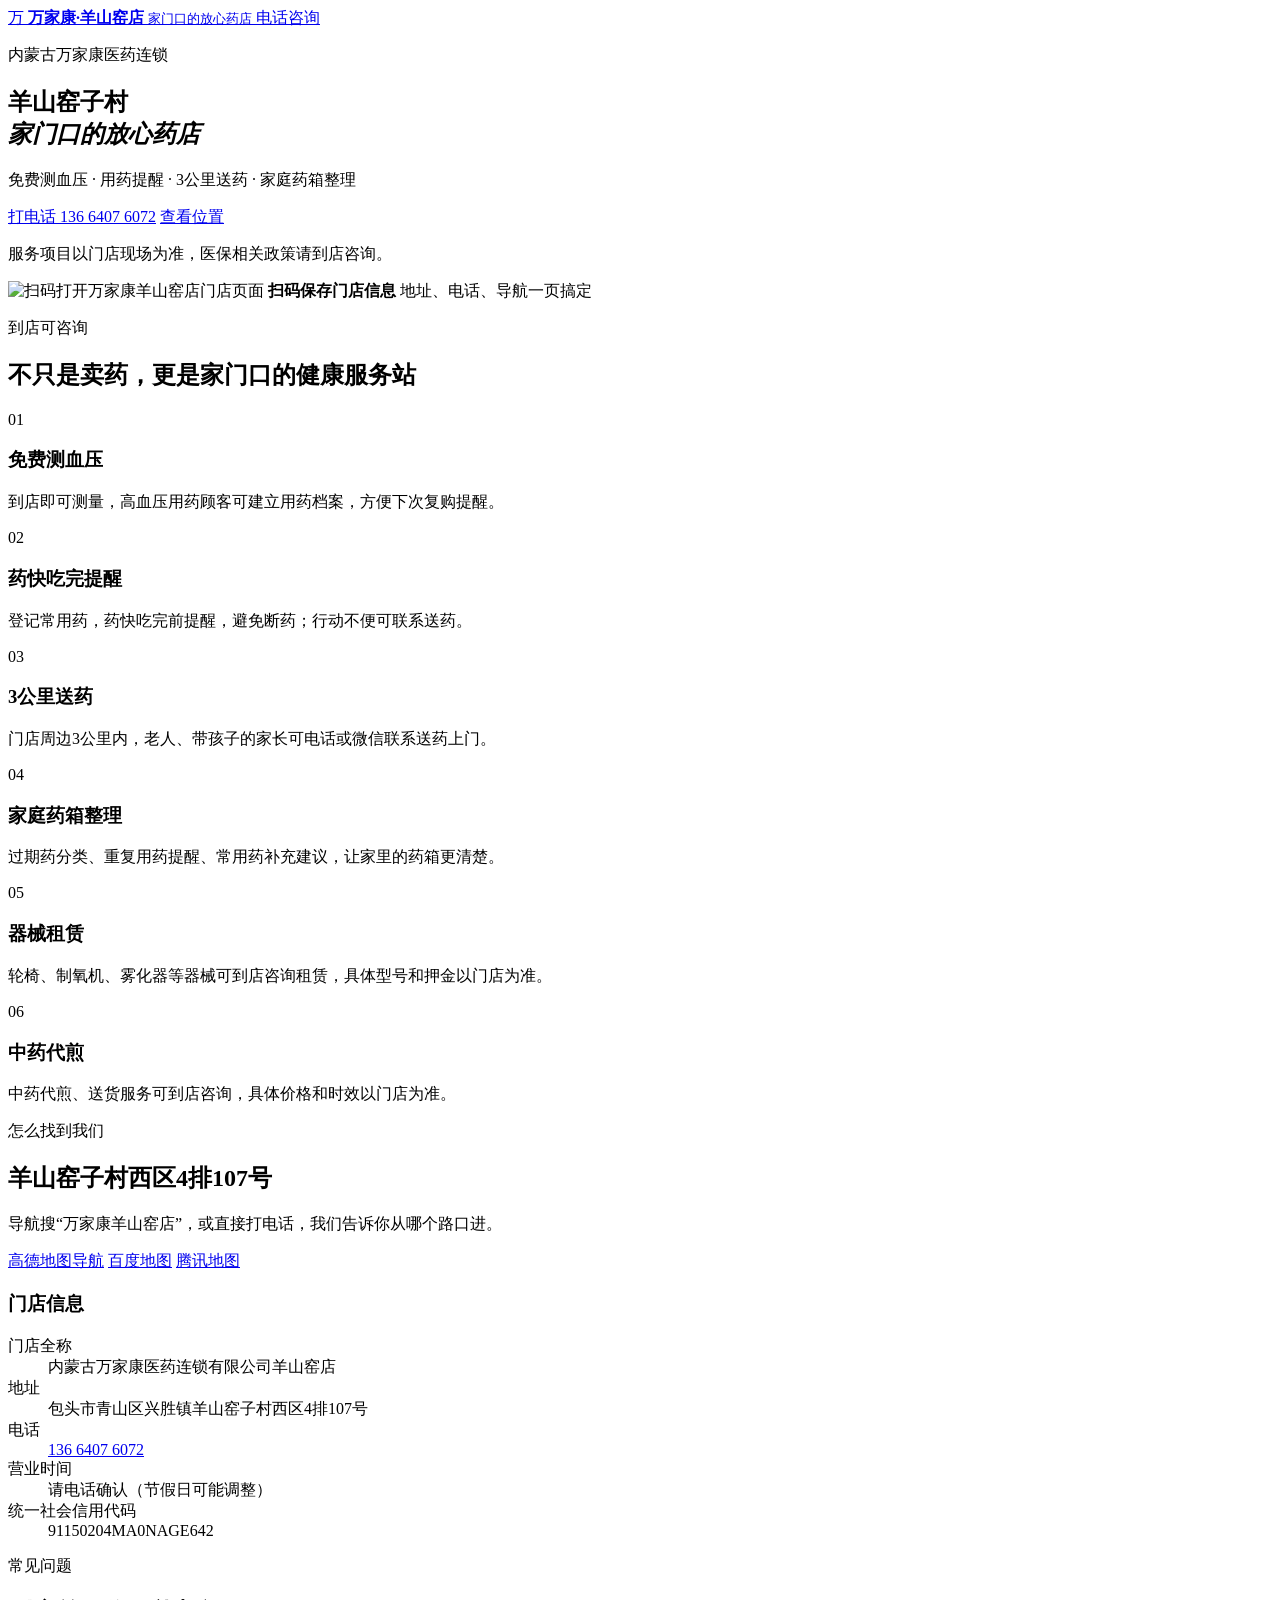
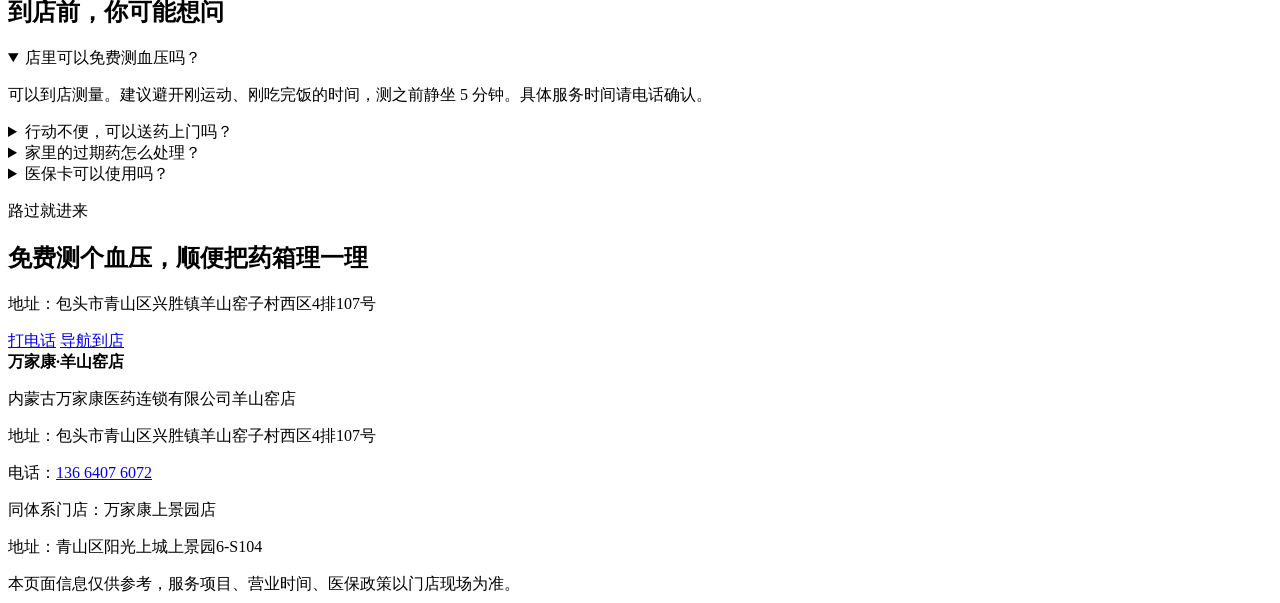
==== index.html @ 3e113f28 "Add index.html" ====
<!DOCTYPE html>
<html lang="zh-CN">
<head>
<meta charset="UTF-8">
<meta name="viewport" content="width=device-width, initial-scale=1.0">
<title>万家康羊山窑店｜包头青山区羊山窑子村药店·免费测血压·送药上门</title>
<meta name="description" content="内蒙古万家康医药连锁有限公司羊山窑店，地址：包头市青山区兴胜镇羊山窑子村西区4排107号。提供药品零售、用药咨询、免费测血压、用药提醒、3公里送药、家庭药箱整理、器械租赁。电话：13664076072。">
<meta name="keywords" content="万家康,羊山窑店,包头药店,青山区药店,羊山窑子村,免费测血压,送药上门,家庭药箱,器械租赁">
<meta name="robots" content="index,follow">
<meta property="og:type" content="website">
<meta property="og:title" content="万家康羊山窑店｜家门口的放心药店">
<meta property="og:description" content="免费测血压、用药提醒、3公里送药、家庭药箱整理。地址：包头市青山区兴胜镇羊山窑子村西区4排107号。">
<meta property="og:image" content="assets/qr.png">
<link rel="stylesheet" href="styles.css">
<script type="application/ld+json">
{
  "@context": "https://schema.org",
  "@type": "Pharmacy",
  "name": "内蒙古万家康医药连锁有限公司羊山窑店",
  "alternateName": "万家康羊山窑店",
  "description": "位于包头市青山区兴胜镇羊山窑子村的连锁药店，提供药品零售、用药咨询、免费测血压、用药提醒、3公里送药、家庭药箱整理、器械租赁等服务。",
  "telephone": "+86-136-6407-6072",
  "address": {
    "@type": "PostalAddress",
    "streetAddress": "兴胜镇羊山窑子村西区4排107号",
    "addressLocality": "包头市",
    "addressRegion": "内蒙古自治区",
    "postalCode": "014030",
    "addressCountry": "CN"
  },
  "areaServed": {
    "@type": "AdministrativeArea",
    "name": "包头市青山区"
  },
  "priceRange": "¥",
  "medicalSpecialty": "Pharmacy",
  "hasMap": "https://uri.amap.com/search?keyword=%E4%B8%87%E5%AE%B6%E5%BA%B7%E7%BE%8A%E5%B1%B1%E7%AA%91%E5%BA%97&city=%E5%8C%85%E5%A4%B4"
}
</script>
<script type="application/ld+json">
{
  "@context": "https://schema.org",
  "@type": "FAQPage",
  "mainEntity": [
    {
      "@type": "Question",
      "name": "万家康羊山窑店在哪里？",
      "acceptedAnswer": {"@type": "Answer", "text": "内蒙古自治区包头市青山区兴胜镇羊山窑子村西区4排107号。"}
    },
    {
      "@type": "Question",
      "name": "店里可以免费测血压吗？",
      "acceptedAnswer": {"@type": "Answer", "text": "门店提供到店测血压服务，具体时间请电话咨询 13664076072。"}
    },
    {
      "@type": "Question",
      "name": "行动不便可以送药上门吗？",
      "acceptedAnswer": {"@type": "Answer", "text": "门店周边3公里内可电话或微信联系送药，具体以门店当天安排为准。"}
    },
    {
      "@type": "Question",
      "name": "可以帮忙整理家庭药箱吗？",
      "acceptedAnswer": {"@type": "Answer", "text": "可以到店咨询家庭药箱整理服务，检查过期药、重复用药，并给出分类建议。"}
    }
  ]
}
</script>
</head>
<body>
<header class="top">
  <div class="wrap nav">
    <a class="brand" href="#top">
      <span class="brand-mark">万</span>
      <span>
        <strong>万家康·羊山窑店</strong>
        <small>家门口的放心药店</small>
      </span>
    </a>
    <a class="call" href="tel:13664076072">电话咨询</a>
  </div>
</header>

<main id="top">
  <section class="hero">
    <div class="wrap hero-grid">
      <div class="hero-copy">
        <p class="eyebrow">内蒙古万家康医药连锁</p>
        <h1>羊山窑子村<br><em>家门口的放心药店</em></h1>
        <p class="lead">免费测血压 · 用药提醒 · 3公里送药 · 家庭药箱整理</p>
        <div class="hero-actions">
          <a class="btn primary" href="tel:13664076072">打电话 136 6407 6072</a>
          <a class="btn ghost" href="#map">查看位置</a>
        </div>
        <p class="note">服务项目以门店现场为准，医保相关政策请到店咨询。</p>
      </div>
      <div class="hero-card">
        <img src="assets/qr.png" alt="扫码打开万家康羊山窑店门店页面" width="220" height="220">
        <strong>扫码保存门店信息</strong>
        <span>地址、电话、导航一页搞定</span>
      </div>
    </div>
  </section>

  <section class="section">
    <div class="wrap">
      <div class="section-head">
        <p class="eyebrow">到店可咨询</p>
        <h2>不只是卖药，更是家门口的健康服务站</h2>
      </div>
      <div class="cards">
        <article class="card">
          <div class="ico">01</div>
          <h3>免费测血压</h3>
          <p>到店即可测量，高血压用药顾客可建立用药档案，方便下次复购提醒。</p>
        </article>
        <article class="card">
          <div class="ico">02</div>
          <h3>药快吃完提醒</h3>
          <p>登记常用药，药快吃完前提醒，避免断药；行动不便可联系送药。</p>
        </article>
        <article class="card">
          <div class="ico">03</div>
          <h3>3公里送药</h3>
          <p>门店周边3公里内，老人、带孩子的家长可电话或微信联系送药上门。</p>
        </article>
        <article class="card">
          <div class="ico">04</div>
          <h3>家庭药箱整理</h3>
          <p>过期药分类、重复用药提醒、常用药补充建议，让家里的药箱更清楚。</p>
        </article>
        <article class="card">
          <div class="ico">05</div>
          <h3>器械租赁</h3>
          <p>轮椅、制氧机、雾化器等器械可到店咨询租赁，具体型号和押金以门店为准。</p>
        </article>
        <article class="card">
          <div class="ico">06</div>
          <h3>中药代煎</h3>
          <p>中药代煎、送货服务可到店咨询，具体价格和时效以门店为准。</p>
        </article>
      </div>
    </div>
  </section>

  <section class="section alt" id="map">
    <div class="wrap two-col">
      <div>
        <p class="eyebrow">怎么找到我们</p>
        <h2>羊山窑子村西区4排107号</h2>
        <p class="lead">导航搜“万家康羊山窑店”，或直接打电话，我们告诉你从哪个路口进。</p>
        <div class="map-actions">
          <a class="btn primary" href="https://uri.amap.com/search?keyword=%E4%B8%87%E5%AE%B6%E5%BA%B7%E7%BE%8A%E5%B1%B1%E7%AA%91%E5%BA%97&city=%E5%8C%85%E5%A4%B4" target="_blank" rel="noopener">高德地图导航</a>
          <a class="btn ghost" href="https://map.baidu.com/search/%E4%B8%87%E5%AE%B6%E5%BA%B7%E7%BE%8A%E5%B1%B1%E7%AA%91%E5%BA%97" target="_blank" rel="noopener">百度地图</a>
          <a class="btn ghost" href="https://map.qq.com/?type=poi&keyword=%E4%B8%87%E5%AE%B6%E5%BA%B7%E7%BE%8A%E5%B1%B1%E7%AA%91%E5%BA%97" target="_blank" rel="noopener">腾讯地图</a>
        </div>
      </div>
      <div class="info-card">
        <h3>门店信息</h3>
        <dl>
          <dt>门店全称</dt><dd>内蒙古万家康医药连锁有限公司羊山窑店</dd>
          <dt>地址</dt><dd>包头市青山区兴胜镇羊山窑子村西区4排107号</dd>
          <dt>电话</dt><dd><a href="tel:13664076072">136 6407 6072</a></dd>
          <dt>营业时间</dt><dd>请电话确认（节假日可能调整）</dd>
          <dt>统一社会信用代码</dt><dd>91150204MA0NAGE642</dd>
        </dl>
      </div>
    </div>
  </section>

  <section class="section">
    <div class="wrap">
      <div class="section-head">
        <p class="eyebrow">常见问题</p>
        <h2>到店前，你可能想问</h2>
      </div>
      <div class="faq">
        <details open>
          <summary>店里可以免费测血压吗？</summary>
          <p>可以到店测量。建议避开刚运动、刚吃完饭的时间，测之前静坐 5 分钟。具体服务时间请电话确认。</p>
        </details>
        <details>
          <summary>行动不便，可以送药上门吗？</summary>
          <p>门店周边 3 公里内可电话或微信联系，说明药名、数量和地址；具体以门店当天安排为准。</p>
        </details>
        <details>
          <summary>家里的过期药怎么处理？</summary>
          <p>可以拿到店里帮你分类，不随意丢弃；同时检查有没有重复用药、开封太久、保存不当的药品。</p>
        </details>
        <details>
          <summary>医保卡可以使用吗？</summary>
          <p>医保相关政策以门店现场和当地医保规定为准，到店前可先电话确认。</p>
        </details>
      </div>
    </div>
  </section>

  <section class="section cta">
    <div class="wrap cta-box">
      <div>
        <p class="eyebrow">路过就进来</p>
        <h2>免费测个血压，顺便把药箱理一理</h2>
        <p>地址：包头市青山区兴胜镇羊山窑子村西区4排107号</p>
      </div>
      <div class="cta-actions">
        <a class="btn primary big" href="tel:13664076072">打电话</a>
        <a class="btn ghost big" href="https://uri.amap.com/search?keyword=%E4%B8%87%E5%AE%B6%E5%BA%B7%E7%BE%8A%E5%B1%B1%E7%AA%91%E5%BA%97&city=%E5%8C%85%E5%A4%B4" target="_blank" rel="noopener">导航到店</a>
      </div>
    </div>
  </section>
</main>

<footer class="footer">
  <div class="wrap footer-grid">
    <div>
      <strong>万家康·羊山窑店</strong>
      <p>内蒙古万家康医药连锁有限公司羊山窑店</p>
    </div>
    <div>
      <p>地址：包头市青山区兴胜镇羊山窑子村西区4排107号</p>
      <p>电话：<a href="tel:13664076072">136 6407 6072</a></p>
    </div>
    <div>
      <p>同体系门店：万家康上景园店</p>
      <p>地址：青山区阳光上城上景园6-S104</p>
    </div>
  </div>
  <div class="wrap copyright">本页面信息仅供参考，服务项目、营业时间、医保政策以门店现场为准。</div>
</footer>
</body>
</html>
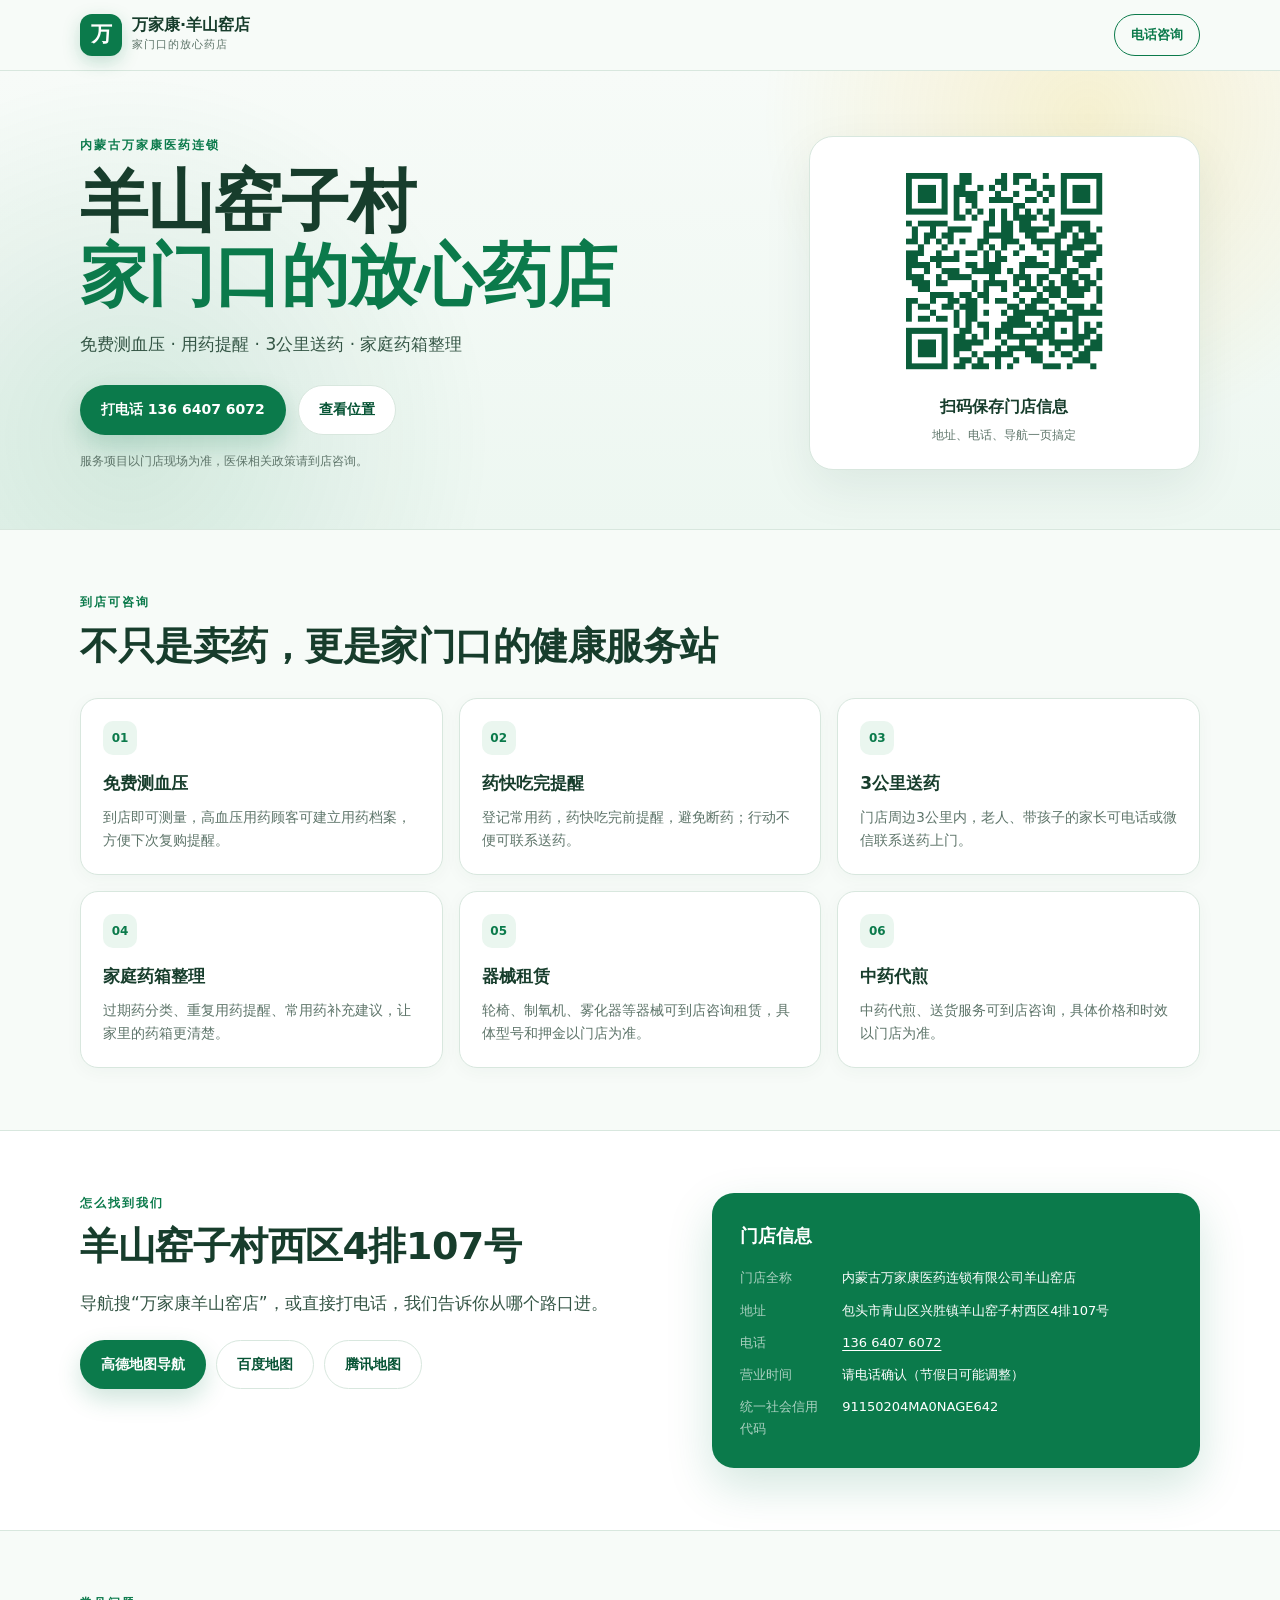
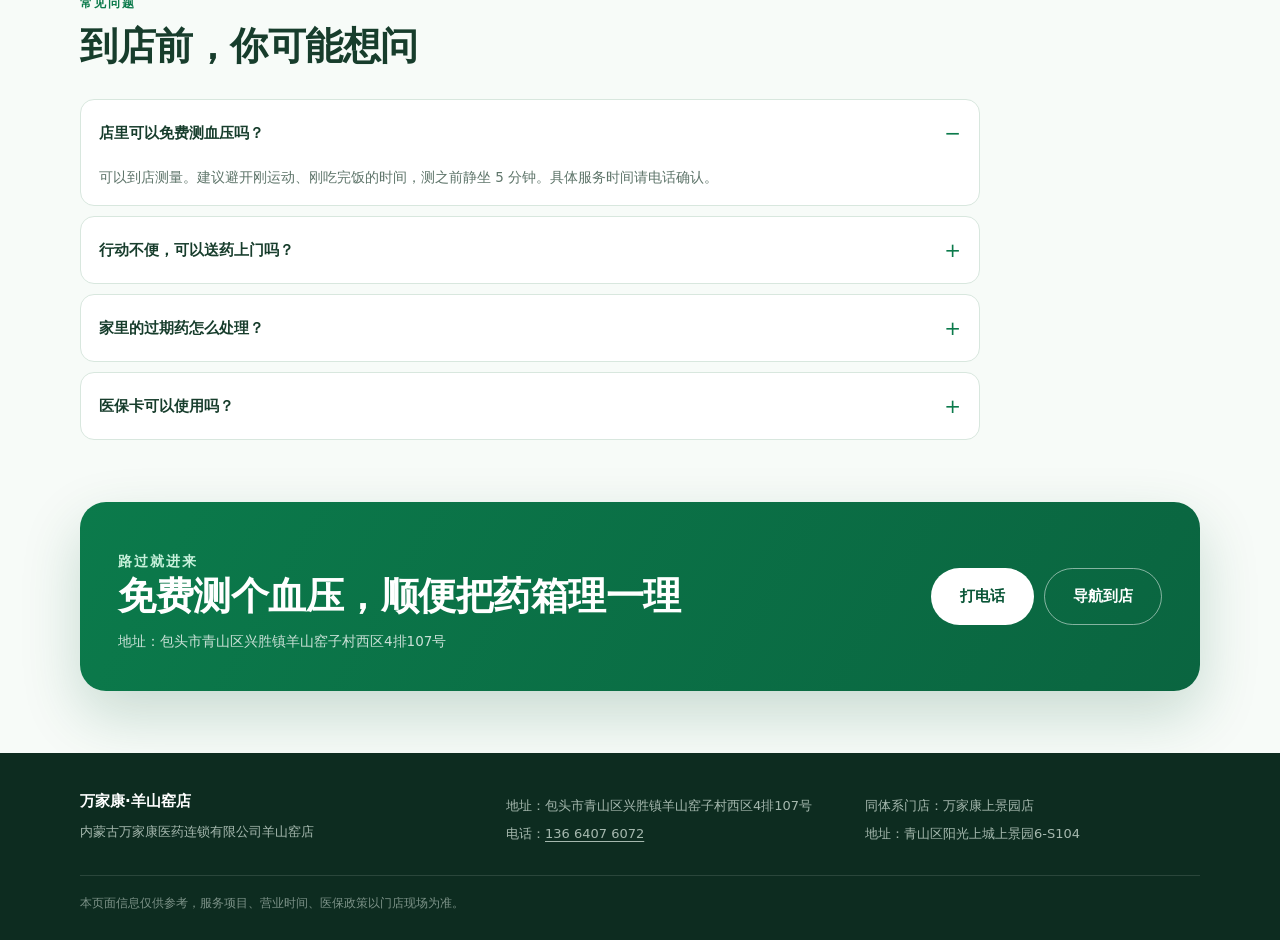
==== commit dac68c4d: "Add canonical and social metadata" ====
--- a/index.html
+++ b/index.html
@@ -7,10 +7,13 @@
 <meta name="description" content="内蒙古万家康医药连锁有限公司羊山窑店，地址：包头市青山区兴胜镇羊山窑子村西区4排107号。提供药品零售、用药咨询、免费测血压、用药提醒、3公里送药、家庭药箱整理、器械租赁。电话：13664076072。">
 <meta name="keywords" content="万家康,羊山窑店,包头药店,青山区药店,羊山窑子村,免费测血压,送药上门,家庭药箱,器械租赁">
 <meta name="robots" content="index,follow">
+<link rel="canonical" href="https://cbbccb915.github.io/wanjiakang-yangshanyao/">
 <meta property="og:type" content="website">
+<meta property="og:url" content="https://cbbccb915.github.io/wanjiakang-yangshanyao/">
 <meta property="og:title" content="万家康羊山窑店｜家门口的放心药店">
 <meta property="og:description" content="免费测血压、用药提醒、3公里送药、家庭药箱整理。地址：包头市青山区兴胜镇羊山窑子村西区4排107号。">
-<meta property="og:image" content="assets/qr.png">
+<meta property="og:image" content="https://cbbccb915.github.io/wanjiakang-yangshanyao/assets/qr.png">
+<meta name="twitter:card" content="summary_large_image">
 <link rel="stylesheet" href="styles.css">
 <script type="application/ld+json">
 {
--- a/styles.css
+++ b/styles.css
@@ -0,0 +1,163 @@
+:root{
+  --green:#0b7a4b;
+  --green-dark:#075435;
+  --green-soft:#eaf6ef;
+  --ink:#173d2c;
+  --muted:#5d7469;
+  --line:#d8e7de;
+  --gold:#f2b705;
+  --bg:#f7fbf8;
+  --white:#fff;
+}
+*{box-sizing:border-box}
+html{scroll-behavior:smooth}
+body{
+  margin:0;
+  font-family:"Microsoft YaHei","PingFang SC","Noto Sans SC",system-ui,-apple-system,sans-serif;
+  color:var(--ink);
+  background:var(--bg);
+  line-height:1.7;
+  -webkit-font-smoothing:antialiased;
+}
+a{color:inherit;text-decoration:none}
+img{max-width:100%;display:block}
+.wrap{width:min(1120px,calc(100% - 40px));margin:0 auto}
+.top{
+  position:sticky;top:0;z-index:20;
+  background:rgba(247,251,248,.92);
+  backdrop-filter:blur(12px);
+  border-bottom:1px solid var(--line);
+}
+.nav{display:flex;align-items:center;justify-content:space-between;padding:14px 0}
+.brand{display:flex;align-items:center;gap:10px}
+.brand-mark{
+  width:42px;height:42px;border-radius:12px;background:var(--green);color:#fff;
+  display:flex;align-items:center;justify-content:center;font-size:21px;font-weight:800;
+  box-shadow:0 6px 18px rgba(11,122,75,.22);
+}
+.brand strong{display:block;font-size:16px;line-height:1.3}
+.brand small{display:block;color:var(--muted);font-size:11px;letter-spacing:1px}
+.call{
+  border:1px solid var(--green);color:var(--green);border-radius:999px;
+  padding:9px 16px;font-size:13px;font-weight:700;
+}
+.hero{
+  background:
+    radial-gradient(circle at 85% 10%,rgba(242,183,5,.16),transparent 28%),
+    radial-gradient(circle at 10% 80%,rgba(11,122,75,.12),transparent 30%),
+    linear-gradient(180deg,#f7fbf8 0%,#edf7f1 100%);
+  border-bottom:1px solid var(--line);
+}
+.hero-grid{
+  display:grid;grid-template-columns:1.4fr .8fr;gap:44px;align-items:center;
+  padding:64px 0 58px;
+}
+.eyebrow{
+  margin:0 0 10px;color:var(--green);font-size:12px;font-weight:800;
+  letter-spacing:2px;text-transform:uppercase;
+}
+h1{
+  margin:0;font-size:clamp(38px,5.5vw,68px);line-height:1.08;
+  letter-spacing:-1px;font-weight:900;
+}
+h1 em{font-style:normal;color:var(--green)}
+.lead{margin:18px 0 0;color:#345545;font-size:17px}
+.hero-actions{display:flex;gap:12px;flex-wrap:wrap;margin-top:26px}
+.btn{
+  display:inline-flex;align-items:center;justify-content:center;
+  border-radius:999px;padding:12px 20px;font-size:14px;font-weight:800;
+  border:1px solid transparent;transition:.18s ease;cursor:pointer;
+}
+.btn.primary{background:var(--green);color:#fff;box-shadow:0 10px 24px rgba(11,122,75,.2)}
+.btn.primary:hover{background:var(--green-dark);transform:translateY(-1px)}
+.btn.ghost{background:#fff;border-color:var(--line);color:var(--green-dark)}
+.btn.ghost:hover{border-color:var(--green)}
+.btn.big{padding:15px 28px;font-size:15px}
+.note{margin:16px 0 0;color:var(--muted);font-size:12px}
+.hero-card{
+  background:#fff;border:1px solid var(--line);border-radius:24px;
+  padding:24px;text-align:center;box-shadow:0 18px 50px rgba(13,70,45,.08);
+}
+.hero-card img{width:220px;margin:0 auto 12px;border-radius:12px}
+.hero-card strong{display:block;font-size:16px}
+.hero-card span{display:block;color:var(--muted);font-size:12px;margin-top:4px}
+.section{padding:62px 0}
+.section.alt{background:#fff;border-top:1px solid var(--line);border-bottom:1px solid var(--line)}
+.section-head{max-width:760px;margin-bottom:28px}
+h2{margin:0;font-size:clamp(25px,3.2vw,38px);line-height:1.25;letter-spacing:-.5px}
+.cards{display:grid;grid-template-columns:repeat(3,1fr);gap:16px}
+.card{
+  background:#fff;border:1px solid var(--line);border-radius:18px;padding:22px;
+  box-shadow:0 4px 18px rgba(13,70,45,.04);
+}
+.card .ico{
+  width:34px;height:34px;border-radius:10px;background:var(--green-soft);
+  color:var(--green);font-size:12px;font-weight:900;display:flex;align-items:center;justify-content:center;
+  margin-bottom:14px;
+}
+.card h3{margin:0 0 8px;font-size:17px}
+.card p{margin:0;color:var(--muted);font-size:13.5px}
+.two-col{display:grid;grid-template-columns:1.1fr .9fr;gap:36px;align-items:start}
+.map-actions{display:flex;gap:10px;flex-wrap:wrap;margin-top:22px}
+.info-card{
+  background:var(--green);color:#fff;border-radius:22px;padding:28px;
+  box-shadow:0 18px 46px rgba(11,122,75,.18);
+}
+.info-card h3{margin:0 0 16px;font-size:18px}
+.info-card dl{margin:0;display:grid;grid-template-columns:88px 1fr;gap:10px 14px;font-size:13px}
+.info-card dt{color:rgba(255,255,255,.65)}
+.info-card dd{margin:0;color:#fff}
+.info-card a{text-decoration:underline;text-underline-offset:3px}
+.faq{display:grid;gap:10px;max-width:900px}
+details{
+  background:#fff;border:1px solid var(--line);border-radius:14px;padding:0 18px;
+}
+summary{
+  cursor:pointer;list-style:none;padding:16px 0;font-weight:800;font-size:14.5px;
+  display:flex;align-items:center;justify-content:space-between;gap:16px;
+}
+summary::-webkit-details-marker{display:none}
+summary::after{content:"+";color:var(--green);font-size:20px;font-weight:400}
+details[open] summary::after{content:"−"}
+details p{margin:0 0 16px;color:var(--muted);font-size:13.5px}
+.cta{padding-top:0}
+.cta-box{
+  background:linear-gradient(120deg,var(--green) 0%,#0a6540 100%);
+  color:#fff;border-radius:26px;padding:38px;
+  display:flex;align-items:center;justify-content:space-between;gap:26px;
+  box-shadow:0 24px 60px rgba(11,90,55,.2);
+}
+.cta-box .eyebrow{color:#c8f1dc}
+.cta-box h2{color:#fff}
+.cta-box p{margin:10px 0 0;color:rgba(255,255,255,.78);font-size:13.5px}
+.cta-actions{display:flex;gap:10px;flex-wrap:wrap;flex-shrink:0}
+.cta-box .btn.primary{background:#fff;color:var(--green-dark);box-shadow:none}
+.cta-box .btn.ghost{background:transparent;border-color:rgba(255,255,255,.5);color:#fff}
+.footer{background:#0d2c20;color:#d8e7de;padding:36px 0 26px;font-size:13px}
+.footer-grid{display:grid;grid-template-columns:1.2fr 1fr 1fr;gap:24px}
+.footer strong{color:#fff;font-size:15px}
+.footer p{margin:6px 0;color:rgba(216,231,222,.75)}
+.footer a{text-decoration:underline;text-underline-offset:3px}
+.copyright{
+  border-top:1px solid rgba(255,255,255,.12);margin-top:24px;padding-top:18px;
+  color:rgba(216,231,222,.55);font-size:11.5px;
+}
+@media(max-width:860px){
+  .hero-grid,.two-col,.cta-box{grid-template-columns:1fr;display:grid}
+  .hero-grid{padding:42px 0 38px;gap:28px}
+  .cards{grid-template-columns:1fr 1fr}
+  .hero-card{max-width:360px}
+  .cta-box{padding:28px}
+  .footer-grid{grid-template-columns:1fr}
+}
+@media(max-width:560px){
+  .wrap{width:calc(100% - 28px)}
+  .cards{grid-template-columns:1fr}
+  .nav{padding:10px 0}
+  .brand small{display:none}
+  .brand strong{font-size:14px}
+  .call{display:none}
+  .lead{font-size:15px;line-height:1.65;word-break:break-word}
+  .section{padding:44px 0}
+  .hero-card img{width:180px}
+}
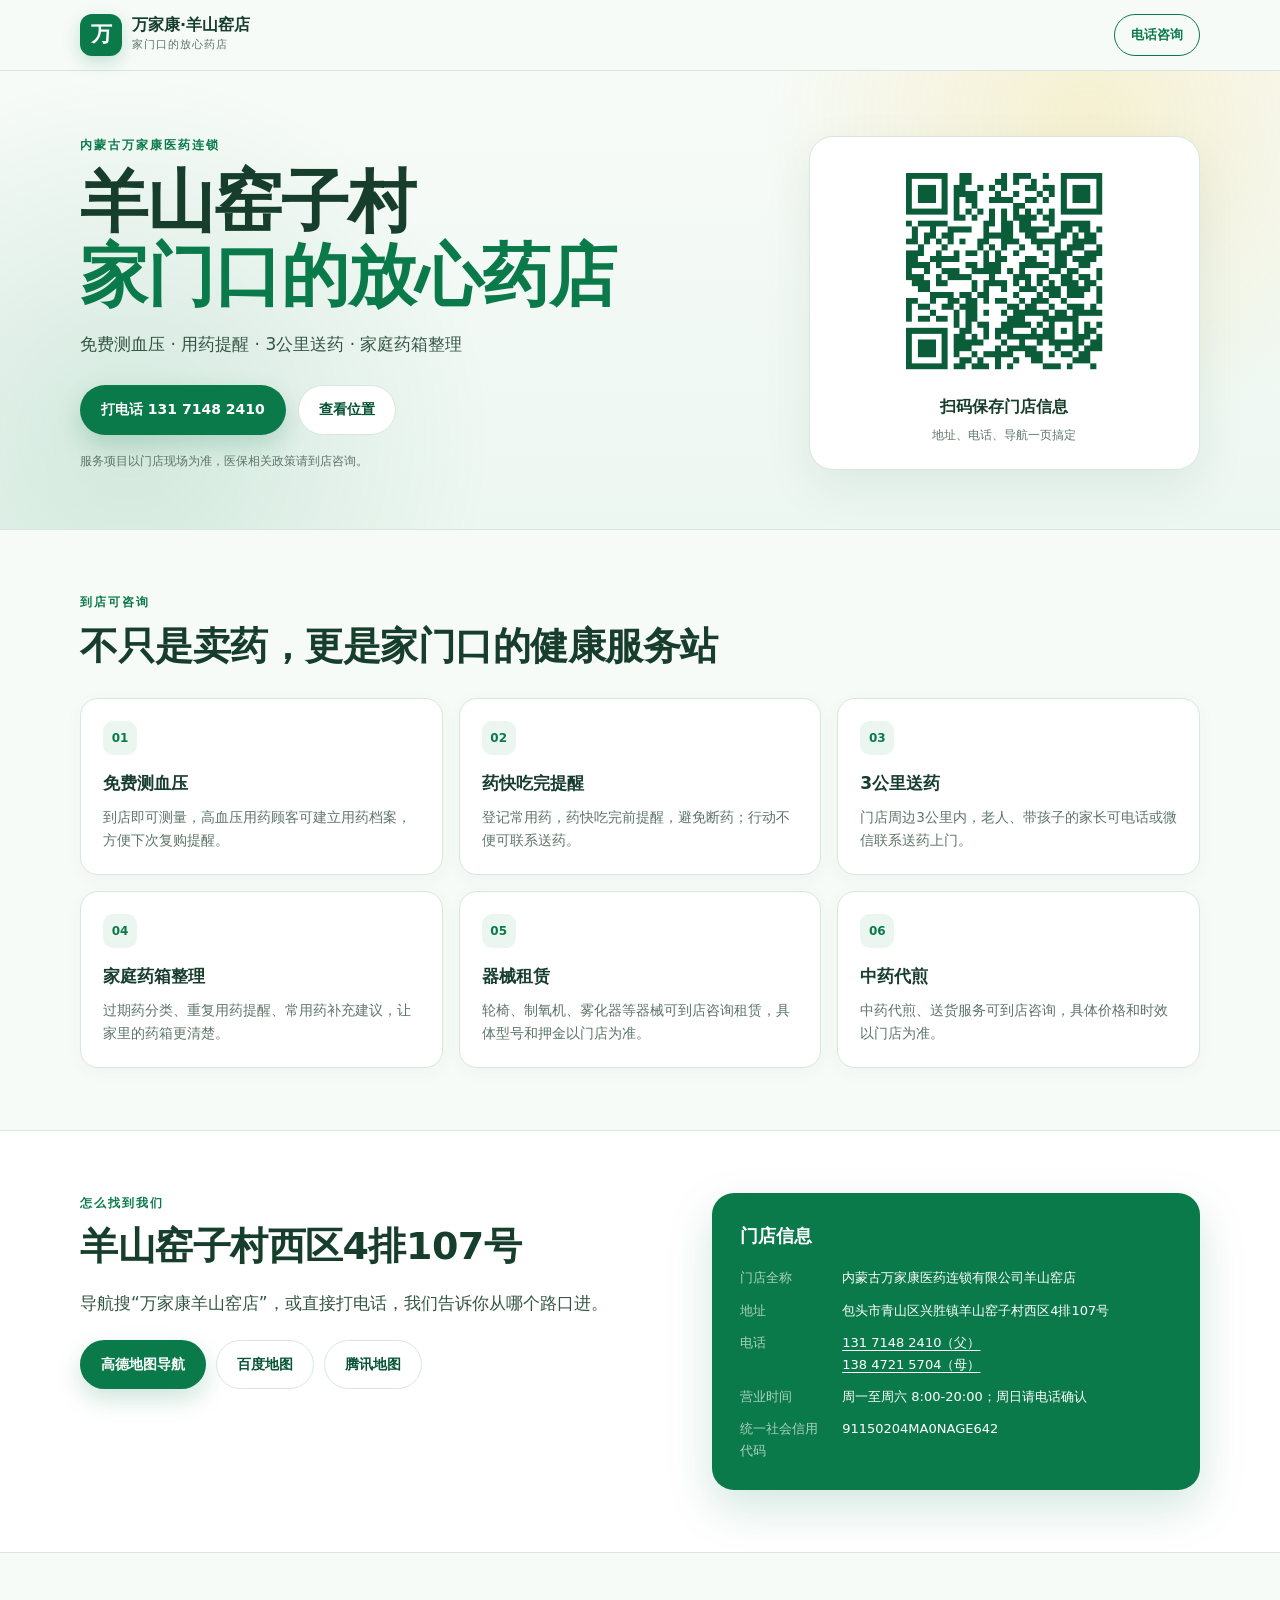
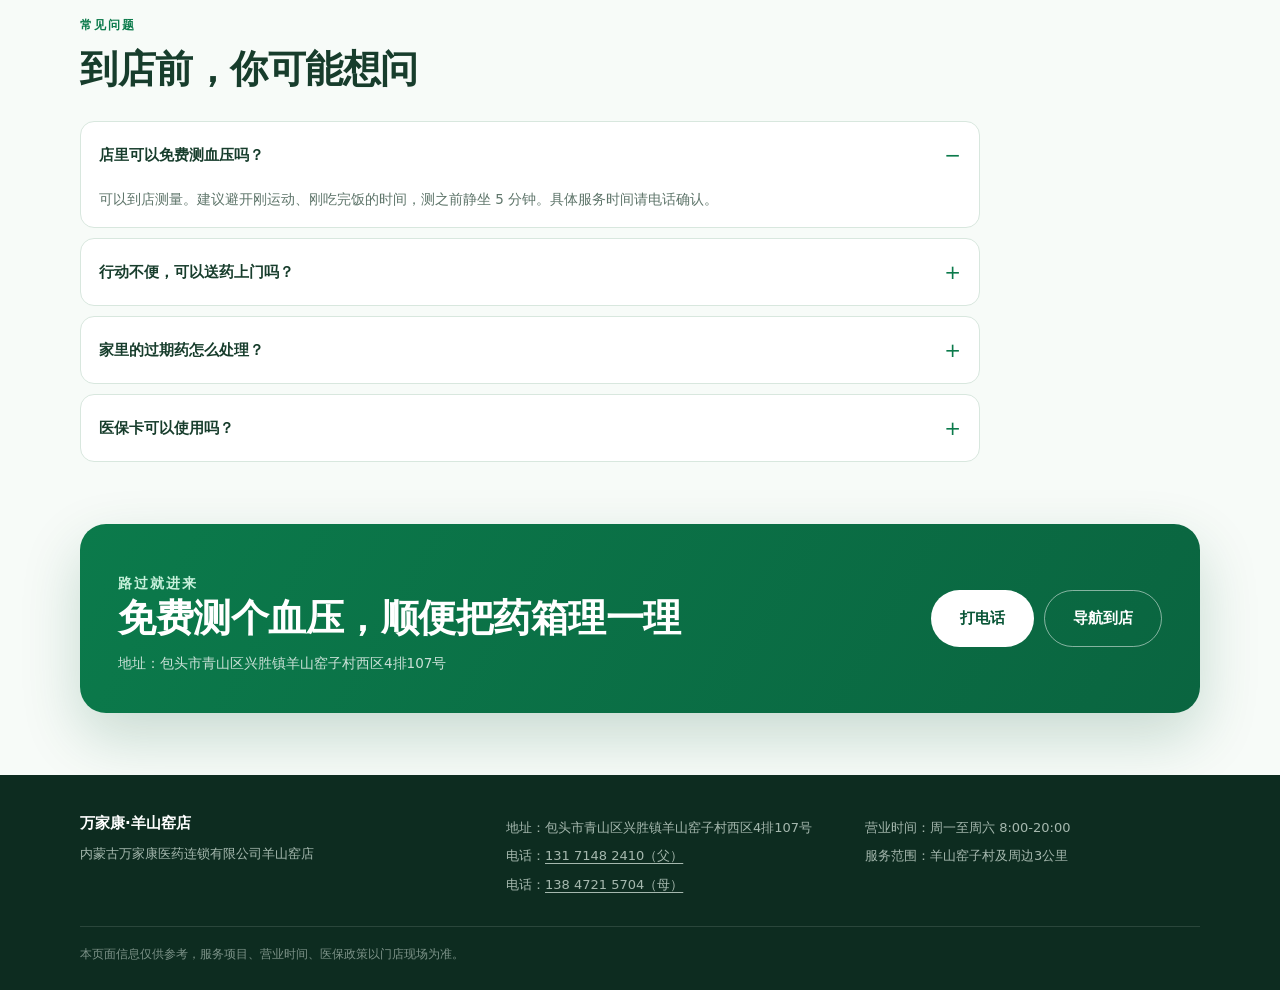
==== commit 92bcc32c: "Correct phone numbers and opening hours" ====
--- a/index.html
+++ b/index.html
@@ -4,7 +4,7 @@
 <meta charset="UTF-8">
 <meta name="viewport" content="width=device-width, initial-scale=1.0">
 <title>万家康羊山窑店｜包头青山区羊山窑子村药店·免费测血压·送药上门</title>
-<meta name="description" content="内蒙古万家康医药连锁有限公司羊山窑店，地址：包头市青山区兴胜镇羊山窑子村西区4排107号。提供药品零售、用药咨询、免费测血压、用药提醒、3公里送药、家庭药箱整理、器械租赁。电话：13664076072。">
+<meta name="description" content="内蒙古万家康医药连锁有限公司羊山窑店，地址：包头市青山区兴胜镇羊山窑子村西区4排107号，周一至周六 8:00-20:00。提供药品零售、用药咨询、免费测血压、用药提醒、3公里送药、家庭药箱整理、器械租赁。电话：13171482410（父）、13847215704（母）。">
 <meta name="keywords" content="万家康,羊山窑店,包头药店,青山区药店,羊山窑子村,免费测血压,送药上门,家庭药箱,器械租赁">
 <meta name="robots" content="index,follow">
 <link rel="canonical" href="https://cbbccb915.github.io/wanjiakang-yangshanyao/">
@@ -22,7 +22,11 @@
   "name": "内蒙古万家康医药连锁有限公司羊山窑店",
   "alternateName": "万家康羊山窑店",
   "description": "位于包头市青山区兴胜镇羊山窑子村的连锁药店，提供药品零售、用药咨询、免费测血压、用药提醒、3公里送药、家庭药箱整理、器械租赁等服务。",
-  "telephone": "+86-136-6407-6072",
+  "telephone": "+86-131-7148-2410",
+  "contactPoint": [
+    {"@type": "ContactPoint", "telephone": "+86-131-7148-2410", "contactType": "father", "name": "父亲"},
+    {"@type": "ContactPoint", "telephone": "+86-138-4721-5704", "contactType": "mother", "name": "母亲"}
+  ],
   "address": {
     "@type": "PostalAddress",
     "streetAddress": "兴胜镇羊山窑子村西区4排107号",
@@ -36,6 +40,14 @@
     "name": "包头市青山区"
   },
   "priceRange": "¥",
+  "openingHoursSpecification": [
+    {
+      "@type": "OpeningHoursSpecification",
+      "dayOfWeek": ["Monday", "Tuesday", "Wednesday", "Thursday", "Friday", "Saturday"],
+      "opens": "08:00",
+      "closes": "20:00"
+    }
+  ],
   "medicalSpecialty": "Pharmacy",
   "hasMap": "https://uri.amap.com/search?keyword=%E4%B8%87%E5%AE%B6%E5%BA%B7%E7%BE%8A%E5%B1%B1%E7%AA%91%E5%BA%97&city=%E5%8C%85%E5%A4%B4"
 }
@@ -53,7 +65,7 @@
     {
       "@type": "Question",
       "name": "店里可以免费测血压吗？",
-      "acceptedAnswer": {"@type": "Answer", "text": "门店提供到店测血压服务，具体时间请电话咨询 13664076072。"}
+      "acceptedAnswer": {"@type": "Answer", "text": "门店提供到店测血压服务，具体时间请电话咨询父亲 13171482410 或母亲 13847215704。"}
     },
     {
       "@type": "Question",
@@ -79,7 +91,7 @@
         <small>家门口的放心药店</small>
       </span>
     </a>
-    <a class="call" href="tel:13664076072">电话咨询</a>
+    <a class="call" href="tel:13171482410">电话咨询</a>
   </div>
 </header>
 
@@ -91,7 +103,7 @@
         <h1>羊山窑子村<br><em>家门口的放心药店</em></h1>
         <p class="lead">免费测血压 · 用药提醒 · 3公里送药 · 家庭药箱整理</p>
         <div class="hero-actions">
-          <a class="btn primary" href="tel:13664076072">打电话 136 6407 6072</a>
+          <a class="btn primary" href="tel:13171482410">打电话 131 7148 2410</a>
           <a class="btn ghost" href="#map">查看位置</a>
         </div>
         <p class="note">服务项目以门店现场为准，医保相关政策请到店咨询。</p>
@@ -162,8 +174,8 @@
         <dl>
           <dt>门店全称</dt><dd>内蒙古万家康医药连锁有限公司羊山窑店</dd>
           <dt>地址</dt><dd>包头市青山区兴胜镇羊山窑子村西区4排107号</dd>
-          <dt>电话</dt><dd><a href="tel:13664076072">136 6407 6072</a></dd>
-          <dt>营业时间</dt><dd>请电话确认（节假日可能调整）</dd>
+          <dt>电话</dt><dd><a href="tel:13171482410">131 7148 2410（父）</a><br><a href="tel:13847215704">138 4721 5704（母）</a></dd>
+          <dt>营业时间</dt><dd>周一至周六 8:00-20:00；周日请电话确认</dd>
           <dt>统一社会信用代码</dt><dd>91150204MA0NAGE642</dd>
         </dl>
       </div>
@@ -205,7 +217,7 @@
         <p>地址：包头市青山区兴胜镇羊山窑子村西区4排107号</p>
       </div>
       <div class="cta-actions">
-        <a class="btn primary big" href="tel:13664076072">打电话</a>
+        <a class="btn primary big" href="tel:13171482410">打电话</a>
         <a class="btn ghost big" href="https://uri.amap.com/search?keyword=%E4%B8%87%E5%AE%B6%E5%BA%B7%E7%BE%8A%E5%B1%B1%E7%AA%91%E5%BA%97&city=%E5%8C%85%E5%A4%B4" target="_blank" rel="noopener">导航到店</a>
       </div>
     </div>
@@ -220,11 +232,12 @@
     </div>
     <div>
       <p>地址：包头市青山区兴胜镇羊山窑子村西区4排107号</p>
-      <p>电话：<a href="tel:13664076072">136 6407 6072</a></p>
+      <p>电话：<a href="tel:13171482410">131 7148 2410（父）</a></p>
+      <p>电话：<a href="tel:13847215704">138 4721 5704（母）</a></p>
     </div>
     <div>
-      <p>同体系门店：万家康上景园店</p>
-      <p>地址：青山区阳光上城上景园6-S104</p>
+      <p>营业时间：周一至周六 8:00-20:00</p>
+      <p>服务范围：羊山窑子村及周边3公里</p>
     </div>
   </div>
   <div class="wrap copyright">本页面信息仅供参考，服务项目、营业时间、医保政策以门店现场为准。</div>
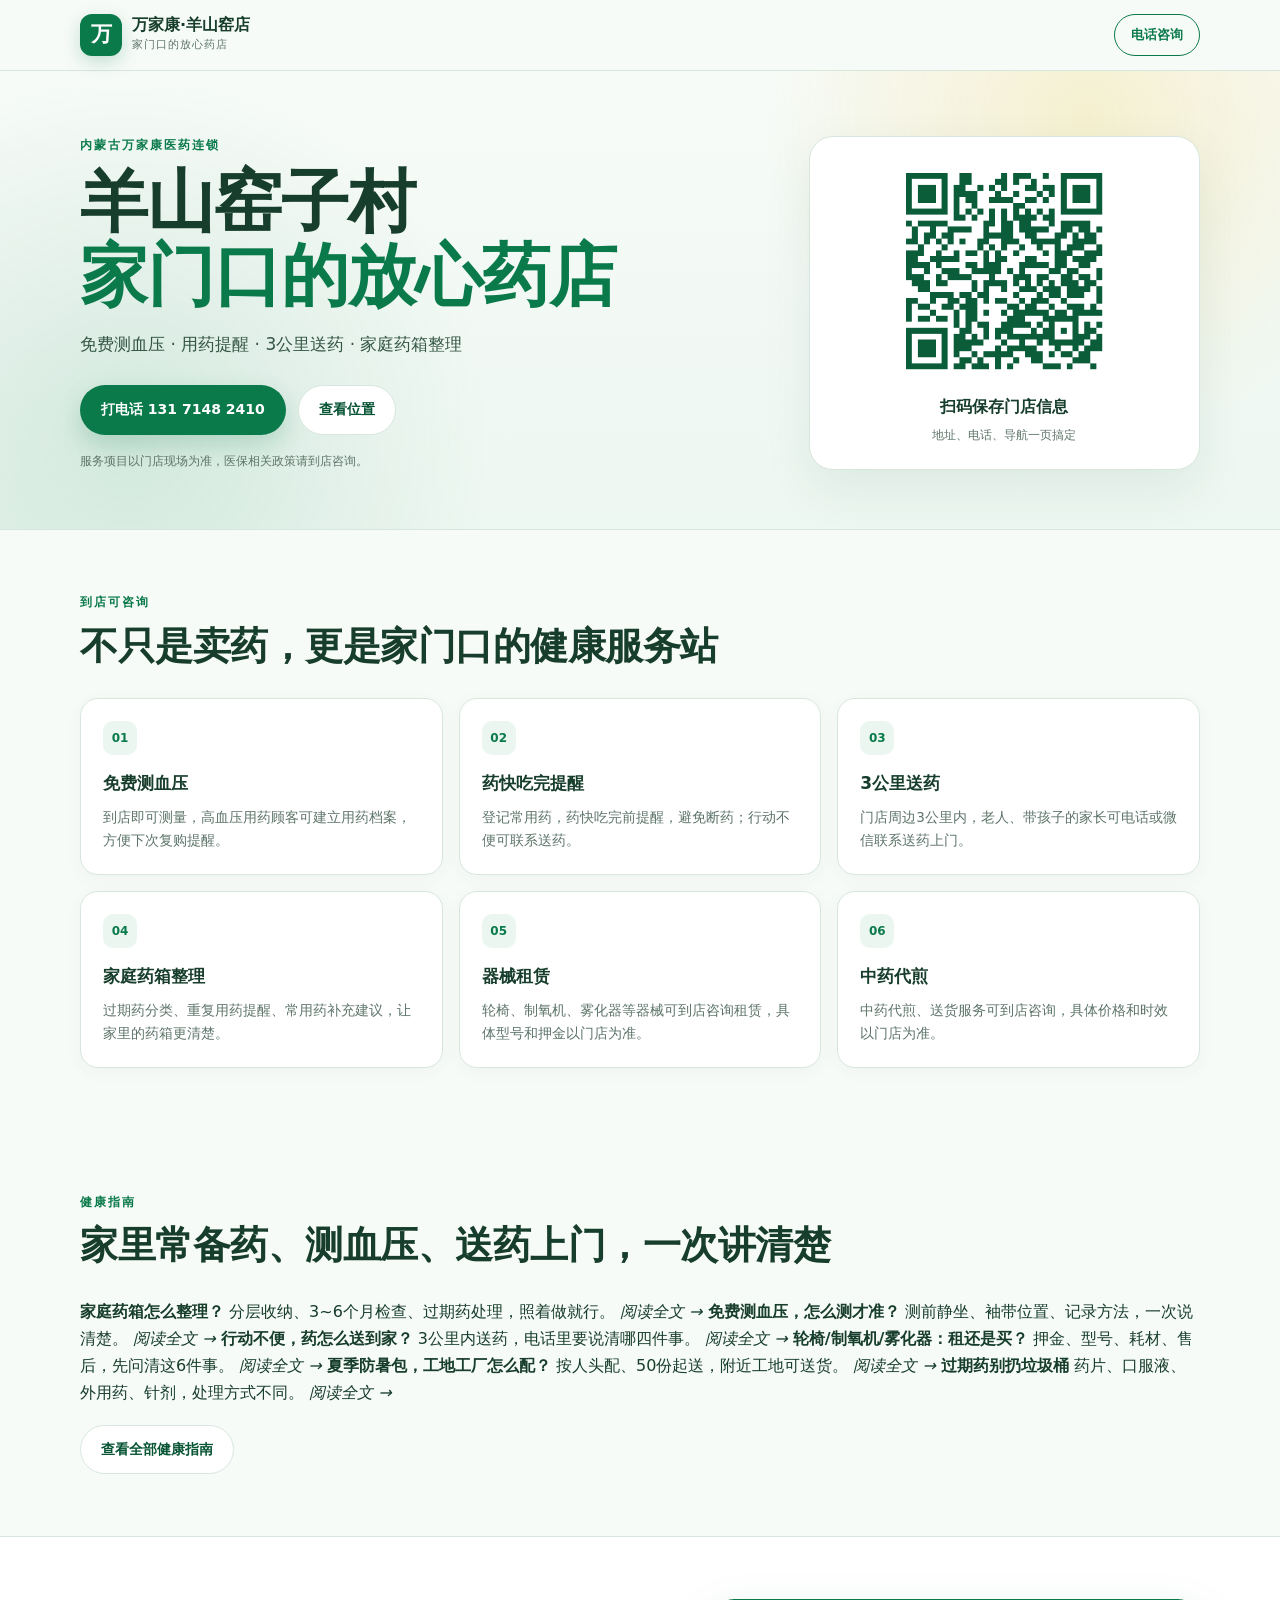
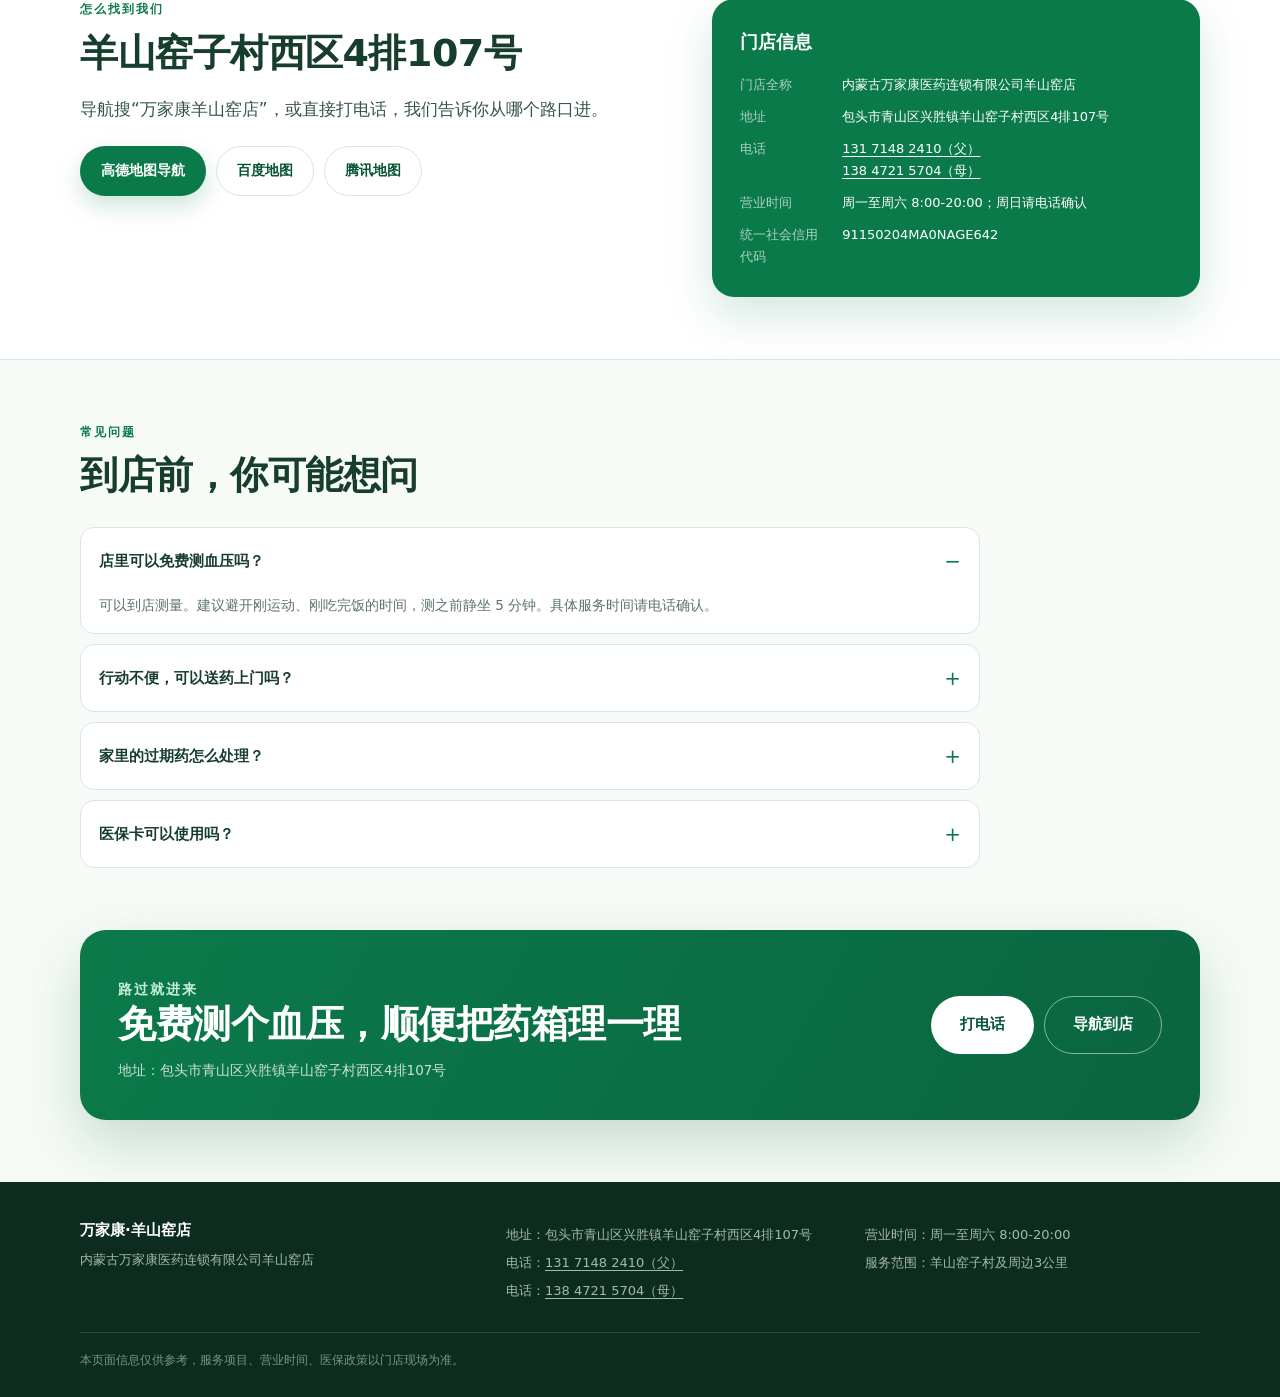
==== commit 919a4607: "Add SEO guide: index.html" ====
--- a/index.html
+++ b/index.html
@@ -12,7 +12,7 @@
 <meta property="og:url" content="https://cbbccb915.github.io/wanjiakang-yangshanyao/">
 <meta property="og:title" content="万家康羊山窑店｜家门口的放心药店">
 <meta property="og:description" content="免费测血压、用药提醒、3公里送药、家庭药箱整理。地址：包头市青山区兴胜镇羊山窑子村西区4排107号。">
-<meta property="og:image" content="https://cbbccb915.github.io/wanjiakang-yangshanyao/assets/qr.png">
+<meta property="og:image" content="https://cbbccb915.github.io/wanjiakang-yangshanyao/assets/share.png">
 <meta name="twitter:card" content="summary_large_image">
 <link rel="stylesheet" href="styles.css">
 <script type="application/ld+json">
@@ -157,6 +157,50 @@
     </div>
   </section>
 
+  <section class="section">
+    <div class="wrap">
+      <div class="section-head">
+        <p class="eyebrow">健康指南</p>
+        <h2>家里常备药、测血压、送药上门，一次讲清楚</h2>
+      </div>
+      <div class="guide-grid">
+        <a class="guide-card" href="guides/family-medicine-box.html">
+          <b>家庭药箱怎么整理？</b>
+          <span>分层收纳、3~6个月检查、过期药处理，照着做就行。</span>
+          <em>阅读全文 →</em>
+        </a>
+        <a class="guide-card" href="guides/blood-pressure.html">
+          <b>免费测血压，怎么测才准？</b>
+          <span>测前静坐、袖带位置、记录方法，一次说清楚。</span>
+          <em>阅读全文 →</em>
+        </a>
+        <a class="guide-card" href="guides/delivery.html">
+          <b>行动不便，药怎么送到家？</b>
+          <span>3公里内送药，电话里要说清哪四件事。</span>
+          <em>阅读全文 →</em>
+        </a>
+        <a class="guide-card" href="guides/medical-device-rental.html">
+          <b>轮椅/制氧机/雾化器：租还是买？</b>
+          <span>押金、型号、耗材、售后，先问清这6件事。</span>
+          <em>阅读全文 →</em>
+        </a>
+        <a class="guide-card" href="guides/summer-heat-pack.html">
+          <b>夏季防暑包，工地工厂怎么配？</b>
+          <span>按人头配、50份起送，附近工地可送货。</span>
+          <em>阅读全文 →</em>
+        </a>
+        <a class="guide-card" href="guides/expired-medicine.html">
+          <b>过期药别扔垃圾桶</b>
+          <span>药片、口服液、外用药、针剂，处理方式不同。</span>
+          <em>阅读全文 →</em>
+        </a>
+      </div>
+      <div style="margin-top:18px">
+        <a class="btn ghost" href="guides/">查看全部健康指南</a>
+      </div>
+    </div>
+  </section>
+
   <section class="section alt" id="map">
     <div class="wrap two-col">
       <div>
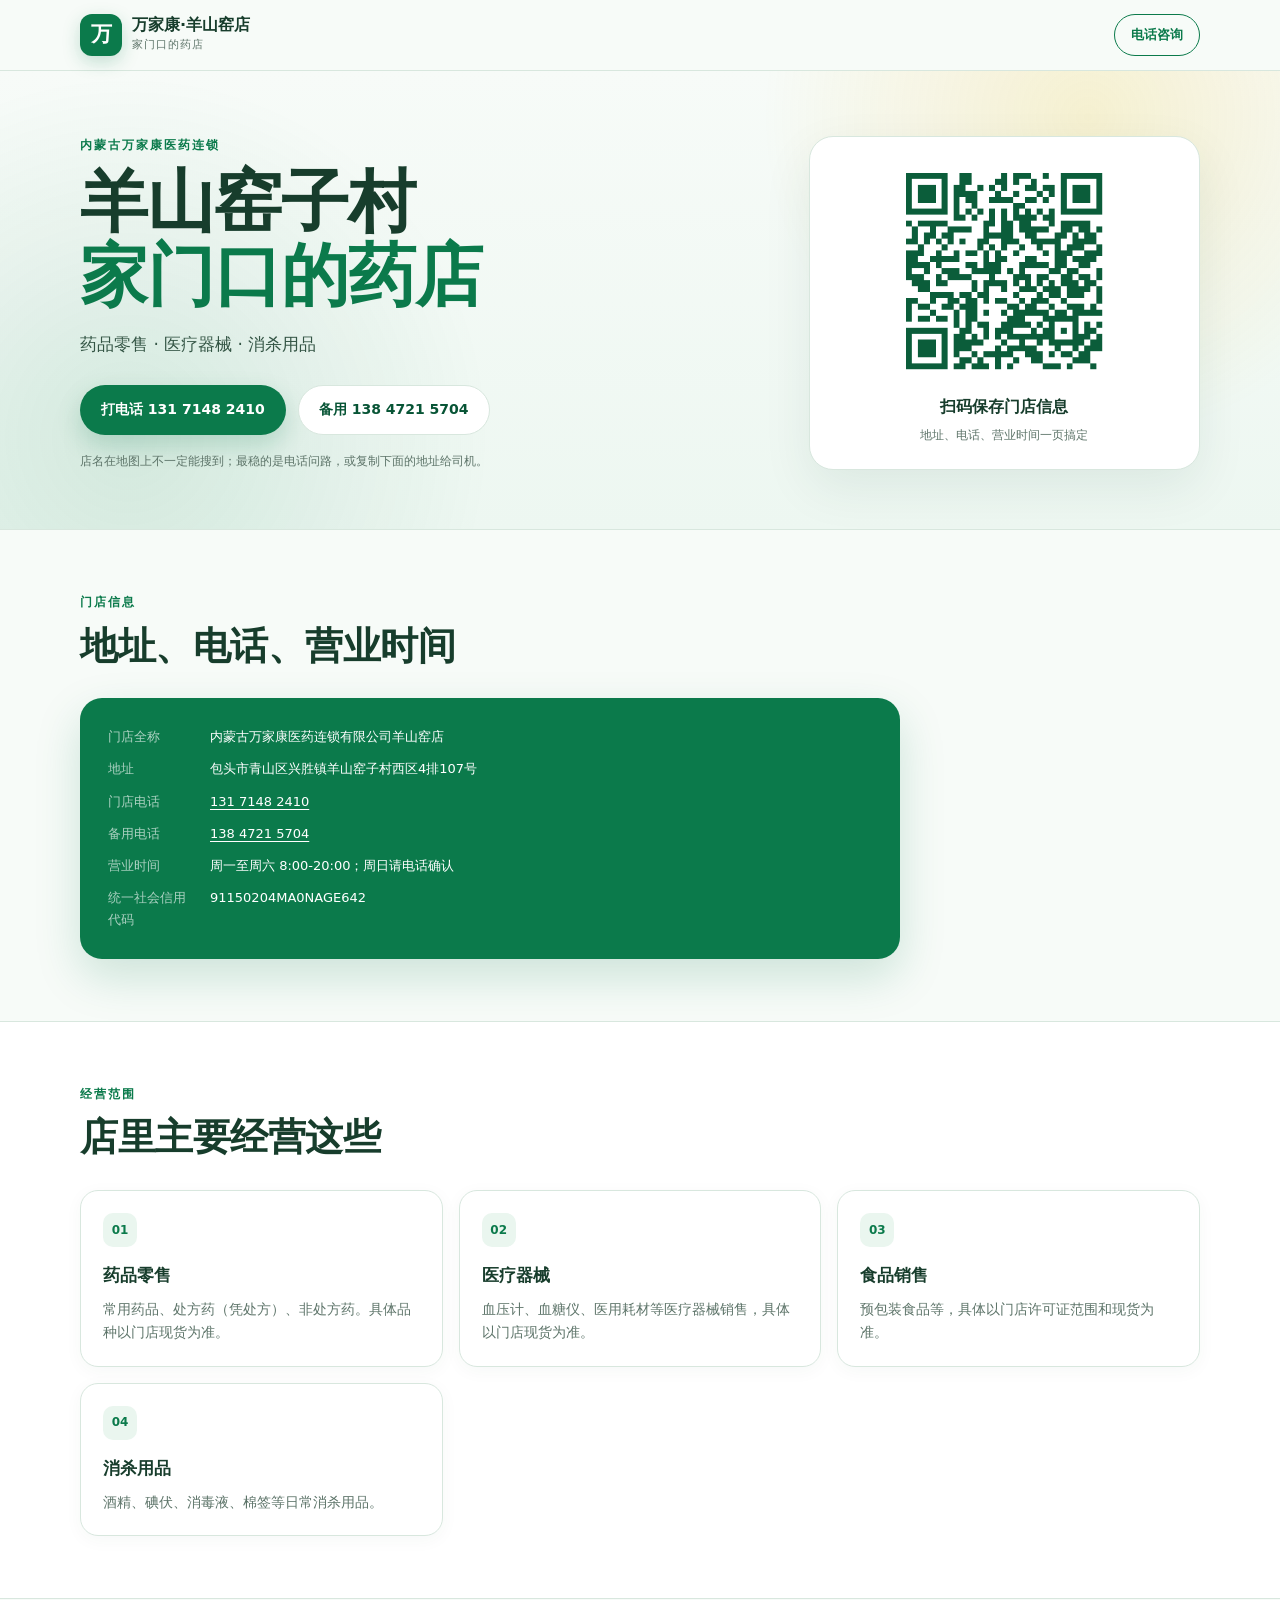
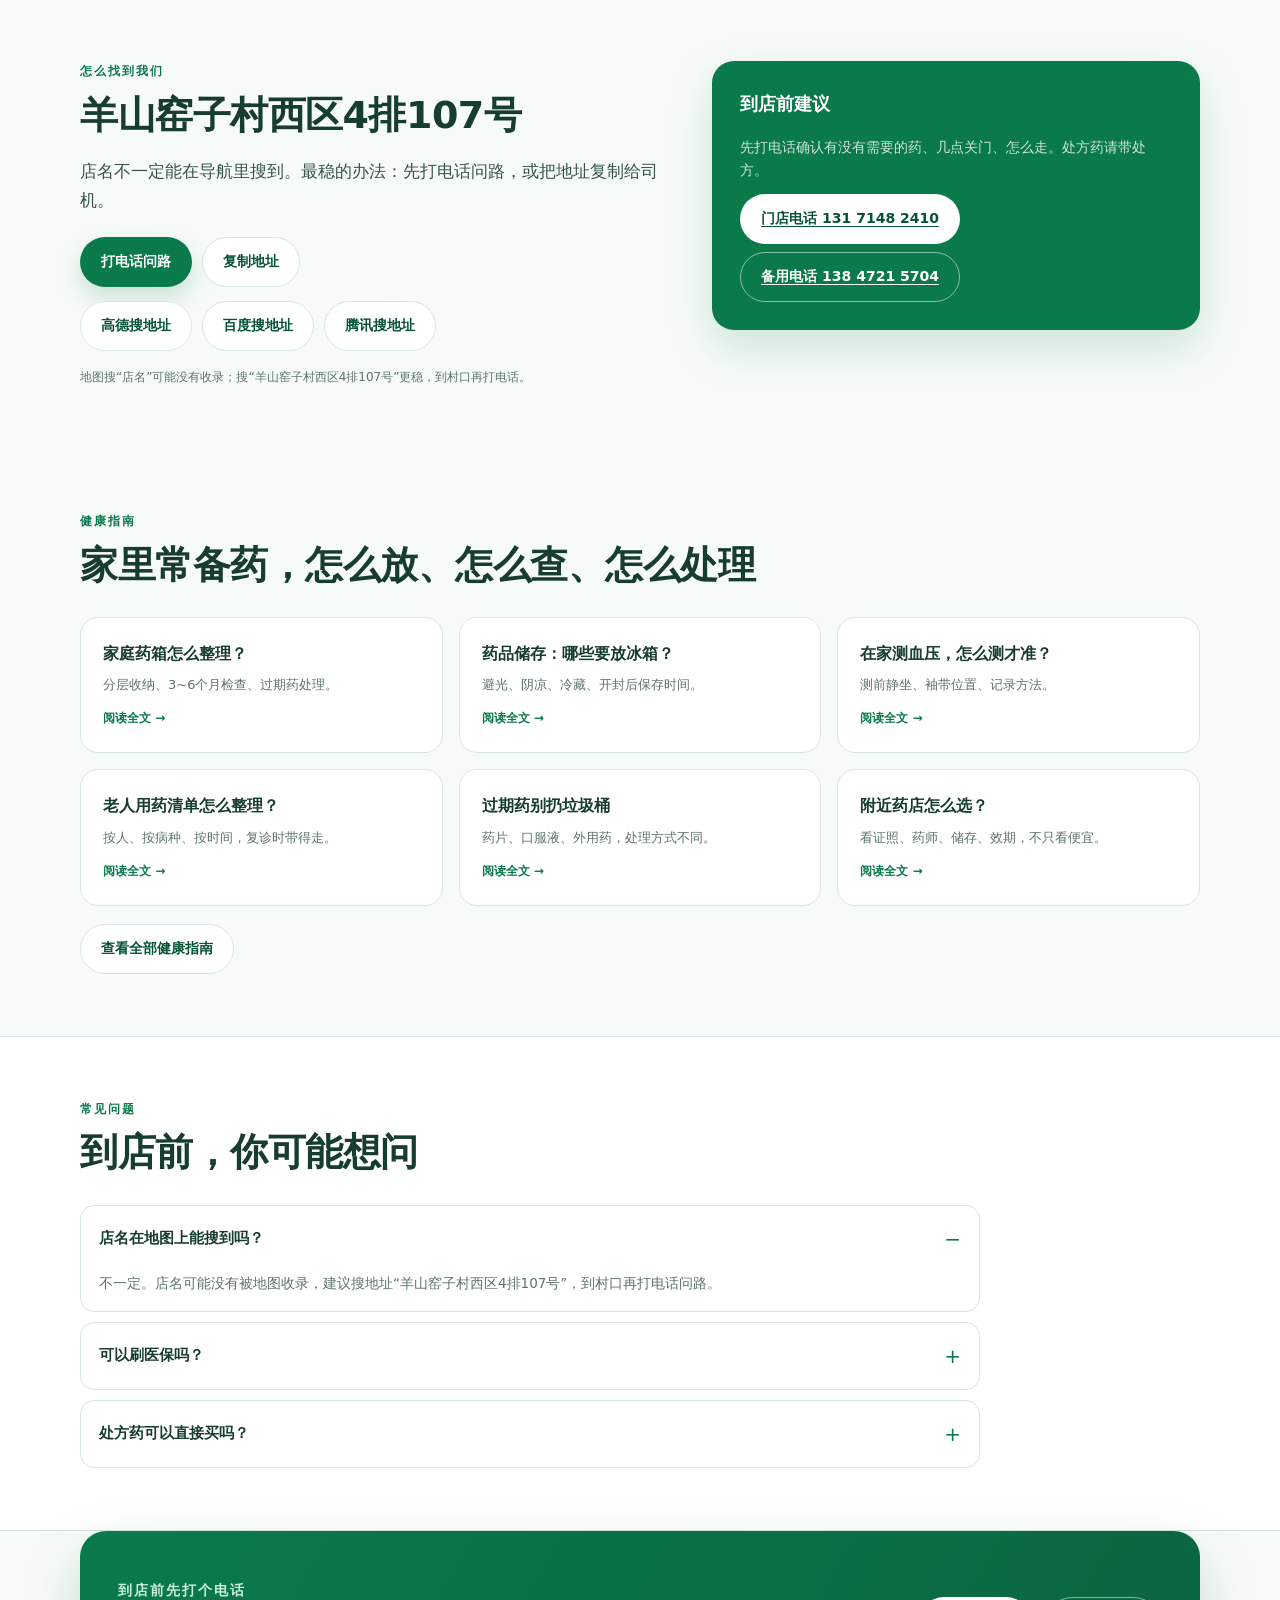
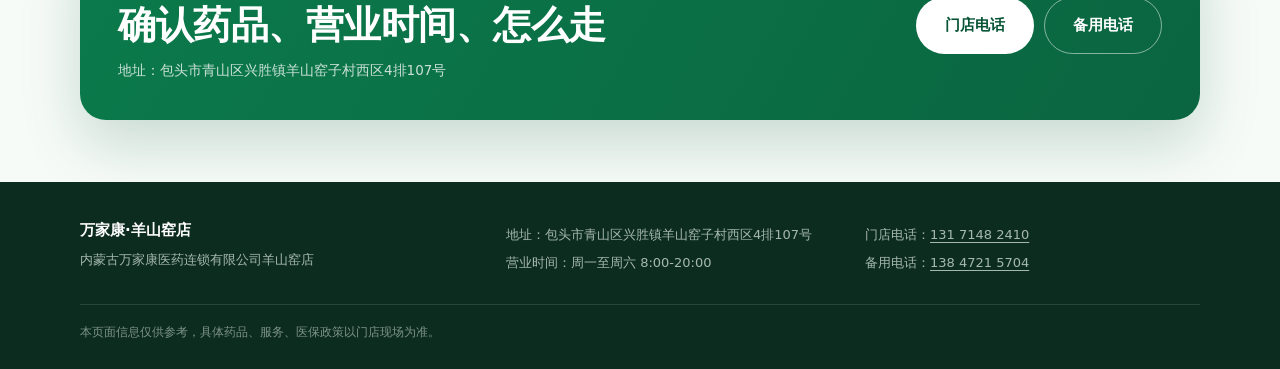
==== commit 59d41752: "Add SEO guide: index.html" ====
--- a/index.html
+++ b/index.html
@@ -3,15 +3,15 @@
 <head>
 <meta charset="UTF-8">
 <meta name="viewport" content="width=device-width, initial-scale=1.0">
-<title>万家康羊山窑店｜包头青山区羊山窑子村药店·免费测血压·送药上门</title>
-<meta name="description" content="内蒙古万家康医药连锁有限公司羊山窑店，地址：包头市青山区兴胜镇羊山窑子村西区4排107号，周一至周六 8:00-20:00。提供药品零售、用药咨询、免费测血压、用药提醒、3公里送药、家庭药箱整理、器械租赁。电话：13171482410（父）、13847215704（母）。">
-<meta name="keywords" content="万家康,羊山窑店,包头药店,青山区药店,羊山窑子村,免费测血压,送药上门,家庭药箱,器械租赁">
+<title>万家康羊山窑店｜包头青山区羊山窑子村药店·地址·电话·营业时间</title>
+<meta name="description" content="内蒙古万家康医药连锁有限公司羊山窑店，地址：包头市青山区兴胜镇羊山窑子村西区4排107号，周一至周六 8:00-20:00。药品零售、医疗器械、消杀用品。门店电话13171482410，备用电话13847215704。">
+<meta name="keywords" content="万家康,羊山窑店,包头药店,青山区药店,羊山窑子村,药店地址,药店电话,兴胜镇">
 <meta name="robots" content="index,follow">
 <link rel="canonical" href="https://cbbccb915.github.io/wanjiakang-yangshanyao/">
 <meta property="og:type" content="website">
 <meta property="og:url" content="https://cbbccb915.github.io/wanjiakang-yangshanyao/">
-<meta property="og:title" content="万家康羊山窑店｜家门口的放心药店">
-<meta property="og:description" content="免费测血压、用药提醒、3公里送药、家庭药箱整理。地址：包头市青山区兴胜镇羊山窑子村西区4排107号。">
+<meta property="og:title" content="万家康羊山窑店｜地址·电话·营业时间">
+<meta property="og:description" content="包头市青山区兴胜镇羊山窑子村西区4排107号，周一至周六 8:00-20:00。药品零售、医疗器械、消杀用品。">
 <meta property="og:image" content="https://cbbccb915.github.io/wanjiakang-yangshanyao/assets/share.png">
 <meta name="twitter:card" content="summary_large_image">
 <link rel="stylesheet" href="styles.css">
@@ -21,11 +21,11 @@
   "@type": "Pharmacy",
   "name": "内蒙古万家康医药连锁有限公司羊山窑店",
   "alternateName": "万家康羊山窑店",
-  "description": "位于包头市青山区兴胜镇羊山窑子村的连锁药店，提供药品零售、用药咨询、免费测血压、用药提醒、3公里送药、家庭药箱整理、器械租赁等服务。",
+  "description": "位于包头市青山区兴胜镇羊山窑子村的连锁药店，经营药品零售、食品销售、医疗器械销售、消杀用品销售。",
   "telephone": "+86-131-7148-2410",
   "contactPoint": [
-    {"@type": "ContactPoint", "telephone": "+86-131-7148-2410", "contactType": "father", "name": "父亲"},
-    {"@type": "ContactPoint", "telephone": "+86-138-4721-5704", "contactType": "mother", "name": "母亲"}
+    {"@type": "ContactPoint", "telephone": "+86-131-7148-2410", "contactType": "store"},
+    {"@type": "ContactPoint", "telephone": "+86-138-4721-5704", "contactType": "backup"}
   ],
   "address": {
     "@type": "PostalAddress",
@@ -35,10 +35,7 @@
     "postalCode": "014030",
     "addressCountry": "CN"
   },
-  "areaServed": {
-    "@type": "AdministrativeArea",
-    "name": "包头市青山区"
-  },
+  "areaServed": {"@type": "AdministrativeArea", "name": "包头市青山区"},
   "priceRange": "¥",
   "openingHoursSpecification": [
     {
@@ -48,8 +45,7 @@
       "closes": "20:00"
     }
   ],
-  "medicalSpecialty": "Pharmacy",
-  "hasMap": "https://uri.amap.com/search?keyword=%E4%B8%87%E5%AE%B6%E5%BA%B7%E7%BE%8A%E5%B1%B1%E7%AA%91%E5%BA%97&city=%E5%8C%85%E5%A4%B4"
+  "medicalSpecialty": "Pharmacy"
 }
 </script>
 <script type="application/ld+json">
@@ -60,22 +56,17 @@
     {
       "@type": "Question",
       "name": "万家康羊山窑店在哪里？",
-      "acceptedAnswer": {"@type": "Answer", "text": "内蒙古自治区包头市青山区兴胜镇羊山窑子村西区4排107号。"}
+      "acceptedAnswer": {"@type": "Answer", "text": "包头市青山区兴胜镇羊山窑子村西区4排107号。店名在地图上不一定能搜到，建议复制地址或电话问路。"}
     },
     {
       "@type": "Question",
-      "name": "店里可以免费测血压吗？",
-      "acceptedAnswer": {"@type": "Answer", "text": "门店提供到店测血压服务，具体时间请电话咨询父亲 13171482410 或母亲 13847215704。"}
+      "name": "营业时间是几点？",
+      "acceptedAnswer": {"@type": "Answer", "text": "周一至周六 8:00-20:00；周日请电话确认。"}
     },
     {
       "@type": "Question",
-      "name": "行动不便可以送药上门吗？",
-      "acceptedAnswer": {"@type": "Answer", "text": "门店周边3公里内可电话或微信联系送药，具体以门店当天安排为准。"}
-    },
-    {
-      "@type": "Question",
-      "name": "可以帮忙整理家庭药箱吗？",
-      "acceptedAnswer": {"@type": "Answer", "text": "可以到店咨询家庭药箱整理服务，检查过期药、重复用药，并给出分类建议。"}
+      "name": "门店电话是多少？",
+      "acceptedAnswer": {"@type": "Answer", "text": "门店电话 13171482410，备用电话 13847215704。"}
     }
   ]
 }
@@ -86,10 +77,7 @@
   <div class="wrap nav">
     <a class="brand" href="#top">
       <span class="brand-mark">万</span>
-      <span>
-        <strong>万家康·羊山窑店</strong>
-        <small>家门口的放心药店</small>
-      </span>
+      <span><strong>万家康·羊山窑店</strong><small>家门口的药店</small></span>
     </a>
     <a class="call" href="tel:13171482410">电话咨询</a>
   </div>
@@ -100,18 +88,18 @@
     <div class="wrap hero-grid">
       <div class="hero-copy">
         <p class="eyebrow">内蒙古万家康医药连锁</p>
-        <h1>羊山窑子村<br><em>家门口的放心药店</em></h1>
-        <p class="lead">免费测血压 · 用药提醒 · 3公里送药 · 家庭药箱整理</p>
+        <h1>羊山窑子村<br><em>家门口的药店</em></h1>
+        <p class="lead">药品零售 · 医疗器械 · 消杀用品</p>
         <div class="hero-actions">
           <a class="btn primary" href="tel:13171482410">打电话 131 7148 2410</a>
-          <a class="btn ghost" href="#map">查看位置</a>
+          <a class="btn ghost" href="tel:13847215704">备用 138 4721 5704</a>
         </div>
-        <p class="note">服务项目以门店现场为准，医保相关政策请到店咨询。</p>
+        <p class="note">店名在地图上不一定能搜到；最稳的是电话问路，或复制下面的地址给司机。</p>
       </div>
       <div class="hero-card">
-        <img src="assets/qr.png" alt="扫码打开万家康羊山窑店门店页面" width="220" height="220">
+        <img src="assets/qr.png" alt="扫码打开万家康羊山窑店门店页" width="220" height="220">
         <strong>扫码保存门店信息</strong>
-        <span>地址、电话、导航一页搞定</span>
+        <span>地址、电话、营业时间一页搞定</span>
       </div>
     </div>
   </section>
@@ -119,136 +107,92 @@
   <section class="section">
     <div class="wrap">
       <div class="section-head">
-        <p class="eyebrow">到店可咨询</p>
-        <h2>不只是卖药，更是家门口的健康服务站</h2>
+        <p class="eyebrow">门店信息</p>
+        <h2>地址、电话、营业时间</h2>
+      </div>
+      <div class="info-card" style="max-width:820px">
+        <dl>
+          <dt>门店全称</dt><dd>内蒙古万家康医药连锁有限公司羊山窑店</dd>
+          <dt>地址</dt><dd>包头市青山区兴胜镇羊山窑子村西区4排107号</dd>
+          <dt>门店电话</dt><dd><a href="tel:13171482410">131 7148 2410</a></dd>
+          <dt>备用电话</dt><dd><a href="tel:13847215704">138 4721 5704</a></dd>
+          <dt>营业时间</dt><dd>周一至周六 8:00-20:00；周日请电话确认</dd>
+          <dt>统一社会信用代码</dt><dd>91150204MA0NAGE642</dd>
+        </dl>
+      </div>
+    </div>
+  </section>
+
+  <section class="section alt">
+    <div class="wrap">
+      <div class="section-head">
+        <p class="eyebrow">经营范围</p>
+        <h2>店里主要经营这些</h2>
       </div>
       <div class="cards">
-        <article class="card">
-          <div class="ico">01</div>
-          <h3>免费测血压</h3>
-          <p>到店即可测量，高血压用药顾客可建立用药档案，方便下次复购提醒。</p>
-        </article>
-        <article class="card">
-          <div class="ico">02</div>
-          <h3>药快吃完提醒</h3>
-          <p>登记常用药，药快吃完前提醒，避免断药；行动不便可联系送药。</p>
-        </article>
-        <article class="card">
-          <div class="ico">03</div>
-          <h3>3公里送药</h3>
-          <p>门店周边3公里内，老人、带孩子的家长可电话或微信联系送药上门。</p>
-        </article>
-        <article class="card">
-          <div class="ico">04</div>
-          <h3>家庭药箱整理</h3>
-          <p>过期药分类、重复用药提醒、常用药补充建议，让家里的药箱更清楚。</p>
-        </article>
-        <article class="card">
-          <div class="ico">05</div>
-          <h3>器械租赁</h3>
-          <p>轮椅、制氧机、雾化器等器械可到店咨询租赁，具体型号和押金以门店为准。</p>
-        </article>
-        <article class="card">
-          <div class="ico">06</div>
-          <h3>中药代煎</h3>
-          <p>中药代煎、送货服务可到店咨询，具体价格和时效以门店为准。</p>
-        </article>
-      </div>
-    </div>
-  </section>
-
-  <section class="section">
-    <div class="wrap">
-      <div class="section-head">
-        <p class="eyebrow">健康指南</p>
-        <h2>家里常备药、测血压、送药上门，一次讲清楚</h2>
-      </div>
-      <div class="guide-grid">
-        <a class="guide-card" href="guides/family-medicine-box.html">
-          <b>家庭药箱怎么整理？</b>
-          <span>分层收纳、3~6个月检查、过期药处理，照着做就行。</span>
-          <em>阅读全文 →</em>
-        </a>
-        <a class="guide-card" href="guides/blood-pressure.html">
-          <b>免费测血压，怎么测才准？</b>
-          <span>测前静坐、袖带位置、记录方法，一次说清楚。</span>
-          <em>阅读全文 →</em>
-        </a>
-        <a class="guide-card" href="guides/delivery.html">
-          <b>行动不便，药怎么送到家？</b>
-          <span>3公里内送药，电话里要说清哪四件事。</span>
-          <em>阅读全文 →</em>
-        </a>
-        <a class="guide-card" href="guides/medical-device-rental.html">
-          <b>轮椅/制氧机/雾化器：租还是买？</b>
-          <span>押金、型号、耗材、售后，先问清这6件事。</span>
-          <em>阅读全文 →</em>
-        </a>
-        <a class="guide-card" href="guides/summer-heat-pack.html">
-          <b>夏季防暑包，工地工厂怎么配？</b>
-          <span>按人头配、50份起送，附近工地可送货。</span>
-          <em>阅读全文 →</em>
-        </a>
-        <a class="guide-card" href="guides/expired-medicine.html">
-          <b>过期药别扔垃圾桶</b>
-          <span>药片、口服液、外用药、针剂，处理方式不同。</span>
-          <em>阅读全文 →</em>
-        </a>
-      </div>
-      <div style="margin-top:18px">
-        <a class="btn ghost" href="guides/">查看全部健康指南</a>
-      </div>
-    </div>
-  </section>
-
-  <section class="section alt" id="map">
+        <article class="card"><div class="ico">01</div><h3>药品零售</h3><p>常用药品、处方药（凭处方）、非处方药。具体品种以门店现货为准。</p></article>
+        <article class="card"><div class="ico">02</div><h3>医疗器械</h3><p>血压计、血糖仪、医用耗材等医疗器械销售，具体以门店现货为准。</p></article>
+        <article class="card"><div class="ico">03</div><h3>食品销售</h3><p>预包装食品等，具体以门店许可证范围和现货为准。</p></article>
+        <article class="card"><div class="ico">04</div><h3>消杀用品</h3><p>酒精、碘伏、消毒液、棉签等日常消杀用品。</p></article>
+      </div>
+    </div>
+  </section>
+
+  <section class="section" id="map">
     <div class="wrap two-col">
       <div>
         <p class="eyebrow">怎么找到我们</p>
         <h2>羊山窑子村西区4排107号</h2>
-        <p class="lead">导航搜“万家康羊山窑店”，或直接打电话，我们告诉你从哪个路口进。</p>
+        <p class="lead">店名不一定能在导航里搜到。最稳的办法：先打电话问路，或把地址复制给司机。</p>
         <div class="map-actions">
-          <a class="btn primary" href="https://uri.amap.com/search?keyword=%E4%B8%87%E5%AE%B6%E5%BA%B7%E7%BE%8A%E5%B1%B1%E7%AA%91%E5%BA%97&city=%E5%8C%85%E5%A4%B4" target="_blank" rel="noopener">高德地图导航</a>
-          <a class="btn ghost" href="https://map.baidu.com/search/%E4%B8%87%E5%AE%B6%E5%BA%B7%E7%BE%8A%E5%B1%B1%E7%AA%91%E5%BA%97" target="_blank" rel="noopener">百度地图</a>
-          <a class="btn ghost" href="https://map.qq.com/?type=poi&keyword=%E4%B8%87%E5%AE%B6%E5%BA%B7%E7%BE%8A%E5%B1%B1%E7%AA%91%E5%BA%97" target="_blank" rel="noopener">腾讯地图</a>
+          <a class="btn primary" href="tel:13171482410">打电话问路</a>
+          <button class="btn ghost" type="button" onclick="copyAddr()">复制地址</button>
+          <span id="copyTip" style="font-size:12px;color:#5d7469;align-self:center"></span>
         </div>
+        <div class="map-actions" style="margin-top:14px">
+          <a class="btn ghost" href="https://uri.amap.com/search?keyword=%E5%8C%85%E5%A4%B4%E5%B8%82%E9%9D%92%E5%B1%B1%E5%8C%BA%E5%85%B4%E8%83%9C%E9%95%87%E7%BE%8A%E5%B1%B1%E7%AA%91%E5%AD%90%E6%9D%91%E8%A5%BF%E5%8C%BA4%E6%8E%92107%E5%8F%B7&city=%E5%8C%85%E5%A4%B4" target="_blank" rel="noopener">高德搜地址</a>
+          <a class="btn ghost" href="https://map.baidu.com/search/%E5%8C%85%E5%A4%B4%E5%B8%82%E9%9D%92%E5%B1%B1%E5%8C%BA%E5%85%B4%E8%83%9C%E9%95%87%E7%BE%8A%E5%B1%B1%E7%AA%91%E5%AD%90%E6%9D%91%E8%A5%BF%E5%8C%BA4%E6%8E%92107%E5%8F%B7" target="_blank" rel="noopener">百度搜地址</a>
+          <a class="btn ghost" href="https://map.qq.com/?type=poi&keyword=%E5%8C%85%E5%A4%B4%E5%B8%82%E9%9D%92%E5%B1%B1%E5%8C%BA%E5%85%B4%E8%83%9C%E9%95%87%E7%BE%8A%E5%B1%B1%E7%AA%91%E5%AD%90%E6%9D%91%E8%A5%BF%E5%8C%BA4%E6%8E%92107%E5%8F%B7" target="_blank" rel="noopener">腾讯搜地址</a>
+        </div>
+        <p class="note">地图搜“店名”可能没有收录；搜“羊山窑子村西区4排107号”更稳，到村口再打电话。</p>
       </div>
       <div class="info-card">
-        <h3>门店信息</h3>
-        <dl>
-          <dt>门店全称</dt><dd>内蒙古万家康医药连锁有限公司羊山窑店</dd>
-          <dt>地址</dt><dd>包头市青山区兴胜镇羊山窑子村西区4排107号</dd>
-          <dt>电话</dt><dd><a href="tel:13171482410">131 7148 2410（父）</a><br><a href="tel:13847215704">138 4721 5704（母）</a></dd>
-          <dt>营业时间</dt><dd>周一至周六 8:00-20:00；周日请电话确认</dd>
-          <dt>统一社会信用代码</dt><dd>91150204MA0NAGE642</dd>
-        </dl>
+        <h3>到店前建议</h3>
+        <p style="color:rgba(255,255,255,.8);font-size:13.5px;margin:0 0 12px">先打电话确认有没有需要的药、几点关门、怎么走。处方药请带处方。</p>
+        <a class="btn" style="background:#fff;color:#075435" href="tel:13171482410">门店电话 131 7148 2410</a>
+        <a class="btn" style="background:transparent;border-color:rgba(255,255,255,.5);color:#fff;margin-top:8px" href="tel:13847215704">备用电话 138 4721 5704</a>
       </div>
     </div>
   </section>
 
   <section class="section">
+    <div class="wrap">
+      <div class="section-head">
+        <p class="eyebrow">健康指南</p>
+        <h2>家里常备药，怎么放、怎么查、怎么处理</h2>
+      </div>
+      <div class="guide-grid">
+        <a class="guide-card" href="guides/family-medicine-box.html"><b>家庭药箱怎么整理？</b><span>分层收纳、3~6个月检查、过期药处理。</span><em>阅读全文 →</em></a>
+        <a class="guide-card" href="guides/medicine-storage.html"><b>药品储存：哪些要放冰箱？</b><span>避光、阴凉、冷藏、开封后保存时间。</span><em>阅读全文 →</em></a>
+        <a class="guide-card" href="guides/blood-pressure.html"><b>在家测血压，怎么测才准？</b><span>测前静坐、袖带位置、记录方法。</span><em>阅读全文 →</em></a>
+        <a class="guide-card" href="guides/elderly-medication-list.html"><b>老人用药清单怎么整理？</b><span>按人、按病种、按时间，复诊时带得走。</span><em>阅读全文 →</em></a>
+        <a class="guide-card" href="guides/expired-medicine.html"><b>过期药别扔垃圾桶</b><span>药片、口服液、外用药，处理方式不同。</span><em>阅读全文 →</em></a>
+        <a class="guide-card" href="guides/community-pharmacy.html"><b>附近药店怎么选？</b><span>看证照、药师、储存、效期，不只看便宜。</span><em>阅读全文 →</em></a>
+      </div>
+      <div style="margin-top:18px"><a class="btn ghost" href="guides/">查看全部健康指南</a></div>
+    </div>
+  </section>
+
+  <section class="section alt">
     <div class="wrap">
       <div class="section-head">
         <p class="eyebrow">常见问题</p>
         <h2>到店前，你可能想问</h2>
       </div>
       <div class="faq">
-        <details open>
-          <summary>店里可以免费测血压吗？</summary>
-          <p>可以到店测量。建议避开刚运动、刚吃完饭的时间，测之前静坐 5 分钟。具体服务时间请电话确认。</p>
-        </details>
-        <details>
-          <summary>行动不便，可以送药上门吗？</summary>
-          <p>门店周边 3 公里内可电话或微信联系，说明药名、数量和地址；具体以门店当天安排为准。</p>
-        </details>
-        <details>
-          <summary>家里的过期药怎么处理？</summary>
-          <p>可以拿到店里帮你分类，不随意丢弃；同时检查有没有重复用药、开封太久、保存不当的药品。</p>
-        </details>
-        <details>
-          <summary>医保卡可以使用吗？</summary>
-          <p>医保相关政策以门店现场和当地医保规定为准，到店前可先电话确认。</p>
-        </details>
+        <details open><summary>店名在地图上能搜到吗？</summary><p>不一定。店名可能没有被地图收录，建议搜地址“羊山窑子村西区4排107号”，到村口再打电话问路。</p></details>
+        <details><summary>可以刷医保吗？</summary><p>医保政策以门店现场和当地医保规定为准，建议到店前先电话确认。</p></details>
+        <details><summary>处方药可以直接买吗？</summary><p>处方药需要凭医生处方购买，具体以门店和当地规定为准。</p></details>
       </div>
     </div>
   </section>
@@ -256,13 +200,13 @@
   <section class="section cta">
     <div class="wrap cta-box">
       <div>
-        <p class="eyebrow">路过就进来</p>
-        <h2>免费测个血压，顺便把药箱理一理</h2>
+        <p class="eyebrow">到店前先打个电话</p>
+        <h2>确认药品、营业时间、怎么走</h2>
         <p>地址：包头市青山区兴胜镇羊山窑子村西区4排107号</p>
       </div>
       <div class="cta-actions">
-        <a class="btn primary big" href="tel:13171482410">打电话</a>
-        <a class="btn ghost big" href="https://uri.amap.com/search?keyword=%E4%B8%87%E5%AE%B6%E5%BA%B7%E7%BE%8A%E5%B1%B1%E7%AA%91%E5%BA%97&city=%E5%8C%85%E5%A4%B4" target="_blank" rel="noopener">导航到店</a>
+        <a class="btn primary big" href="tel:13171482410">门店电话</a>
+        <a class="btn ghost big" href="tel:13847215704">备用电话</a>
       </div>
     </div>
   </section>
@@ -270,21 +214,24 @@
 
 <footer class="footer">
   <div class="wrap footer-grid">
-    <div>
-      <strong>万家康·羊山窑店</strong>
-      <p>内蒙古万家康医药连锁有限公司羊山窑店</p>
-    </div>
-    <div>
-      <p>地址：包头市青山区兴胜镇羊山窑子村西区4排107号</p>
-      <p>电话：<a href="tel:13171482410">131 7148 2410（父）</a></p>
-      <p>电话：<a href="tel:13847215704">138 4721 5704（母）</a></p>
-    </div>
-    <div>
-      <p>营业时间：周一至周六 8:00-20:00</p>
-      <p>服务范围：羊山窑子村及周边3公里</p>
-    </div>
+    <div><strong>万家康·羊山窑店</strong><p>内蒙古万家康医药连锁有限公司羊山窑店</p></div>
+    <div><p>地址：包头市青山区兴胜镇羊山窑子村西区4排107号</p><p>营业时间：周一至周六 8:00-20:00</p></div>
+    <div><p>门店电话：<a href="tel:13171482410">131 7148 2410</a></p><p>备用电话：<a href="tel:13847215704">138 4721 5704</a></p></div>
   </div>
-  <div class="wrap copyright">本页面信息仅供参考，服务项目、营业时间、医保政策以门店现场为准。</div>
+  <div class="wrap copyright">本页面信息仅供参考，具体药品、服务、医保政策以门店现场为准。</div>
 </footer>
+
+<script>
+function copyAddr(){
+  const addr = '包头市青山区兴胜镇羊山窑子村西区4排107号';
+  const tip = document.getElementById('copyTip');
+  if (navigator.clipboard && navigator.clipboard.writeText) {
+    navigator.clipboard.writeText(addr).then(() => { tip.textContent = '已复制，发给司机'; })
+      .catch(() => { tip.textContent = '复制失败，请手动选择地址'; });
+  } else {
+    tip.textContent = '请手动复制：' + addr;
+  }
+}
+</script>
 </body>
 </html>
--- a/styles.css
+++ b/styles.css
@@ -161,3 +161,48 @@
   .section{padding:44px 0}
   .hero-card img{width:180px}
 }
+
+/* 文章页 */
+.article-hero{
+  background:linear-gradient(180deg,#f7fbf8 0%,#edf7f1 100%);
+  border-bottom:1px solid var(--line);
+  padding:46px 0 38px;
+}
+.article-hero h1{font-size:clamp(30px,4vw,48px);line-height:1.18;max-width:900px}
+.article-hero .lead{max-width:820px}
+.article-wrap{display:grid;grid-template-columns:minmax(0,1fr) 300px;gap:40px;align-items:start;padding:44px 0 60px}
+.article{background:#fff;border:1px solid var(--line);border-radius:20px;padding:34px 38px;box-shadow:0 8px 28px rgba(13,70,45,.05)}
+.article h2{margin:30px 0 10px;font-size:22px;letter-spacing:0}
+.article h2:first-child{margin-top:0}
+.article h3{margin:20px 0 8px;font-size:16px}
+.article p{margin:0 0 12px;color:#3d5e4f;font-size:14.5px}
+.article ul,.article ol{margin:0 0 14px;padding-left:22px;color:#3d5e4f;font-size:14.5px}
+.article li{margin:5px 0}
+.article .note-box{background:var(--green-soft);border-left:4px solid var(--green);border-radius:0 10px 10px 0;padding:14px 16px;margin:18px 0;color:#2f5f49;font-size:13.5px}
+.article .cta-inline{background:linear-gradient(120deg,var(--green),#0a6540);color:#fff;border-radius:16px;padding:20px;margin:24px 0}
+.article .cta-inline p{color:rgba(255,255,255,.85);margin:0 0 10px}
+.article .cta-inline .btn{background:#fff;color:var(--green-dark)}
+.article table{width:100%;border-collapse:collapse;font-size:13.5px;margin:12px 0 18px}
+.article th,.article td{border:1px solid var(--line);padding:9px 10px;text-align:left;vertical-align:top}
+.article th{background:#f1f8f4;color:#0b5d3a}
+.aside-card{background:#fff;border:1px solid var(--line);border-radius:18px;padding:22px;margin-bottom:16px}
+.aside-card h3{margin:0 0 8px;font-size:16px}
+.aside-card p{margin:0 0 8px;color:var(--muted);font-size:13px}
+.aside-card .btn{width:100%;margin-top:6px}
+.aside-links{display:grid;gap:8px;margin-top:8px}
+.aside-links a{font-size:13px;color:var(--green-dark);border-bottom:1px dashed var(--line);padding:7px 0}
+.guide-grid{display:grid;grid-template-columns:repeat(3,1fr);gap:16px}
+.guide-card{display:block;background:#fff;border:1px solid var(--line);border-radius:18px;padding:22px;transition:.18s ease}
+.guide-card:hover{border-color:var(--green);transform:translateY(-2px);box-shadow:0 12px 28px rgba(13,70,45,.08)}
+.guide-card b{display:block;font-size:16px;margin-bottom:7px;color:var(--ink)}
+.guide-card span{display:block;color:var(--muted);font-size:13px}
+.guide-card em{display:inline-block;font-style:normal;color:var(--green);font-size:12px;font-weight:800;margin-top:12px}
+@media(max-width:900px){
+  .article-wrap{grid-template-columns:1fr}
+  .guide-grid{grid-template-columns:1fr 1fr}
+}
+@media(max-width:560px){
+  .article{padding:24px 20px;border-radius:16px}
+  .guide-grid{grid-template-columns:1fr}
+  .article-hero{padding:32px 0 26px}
+}
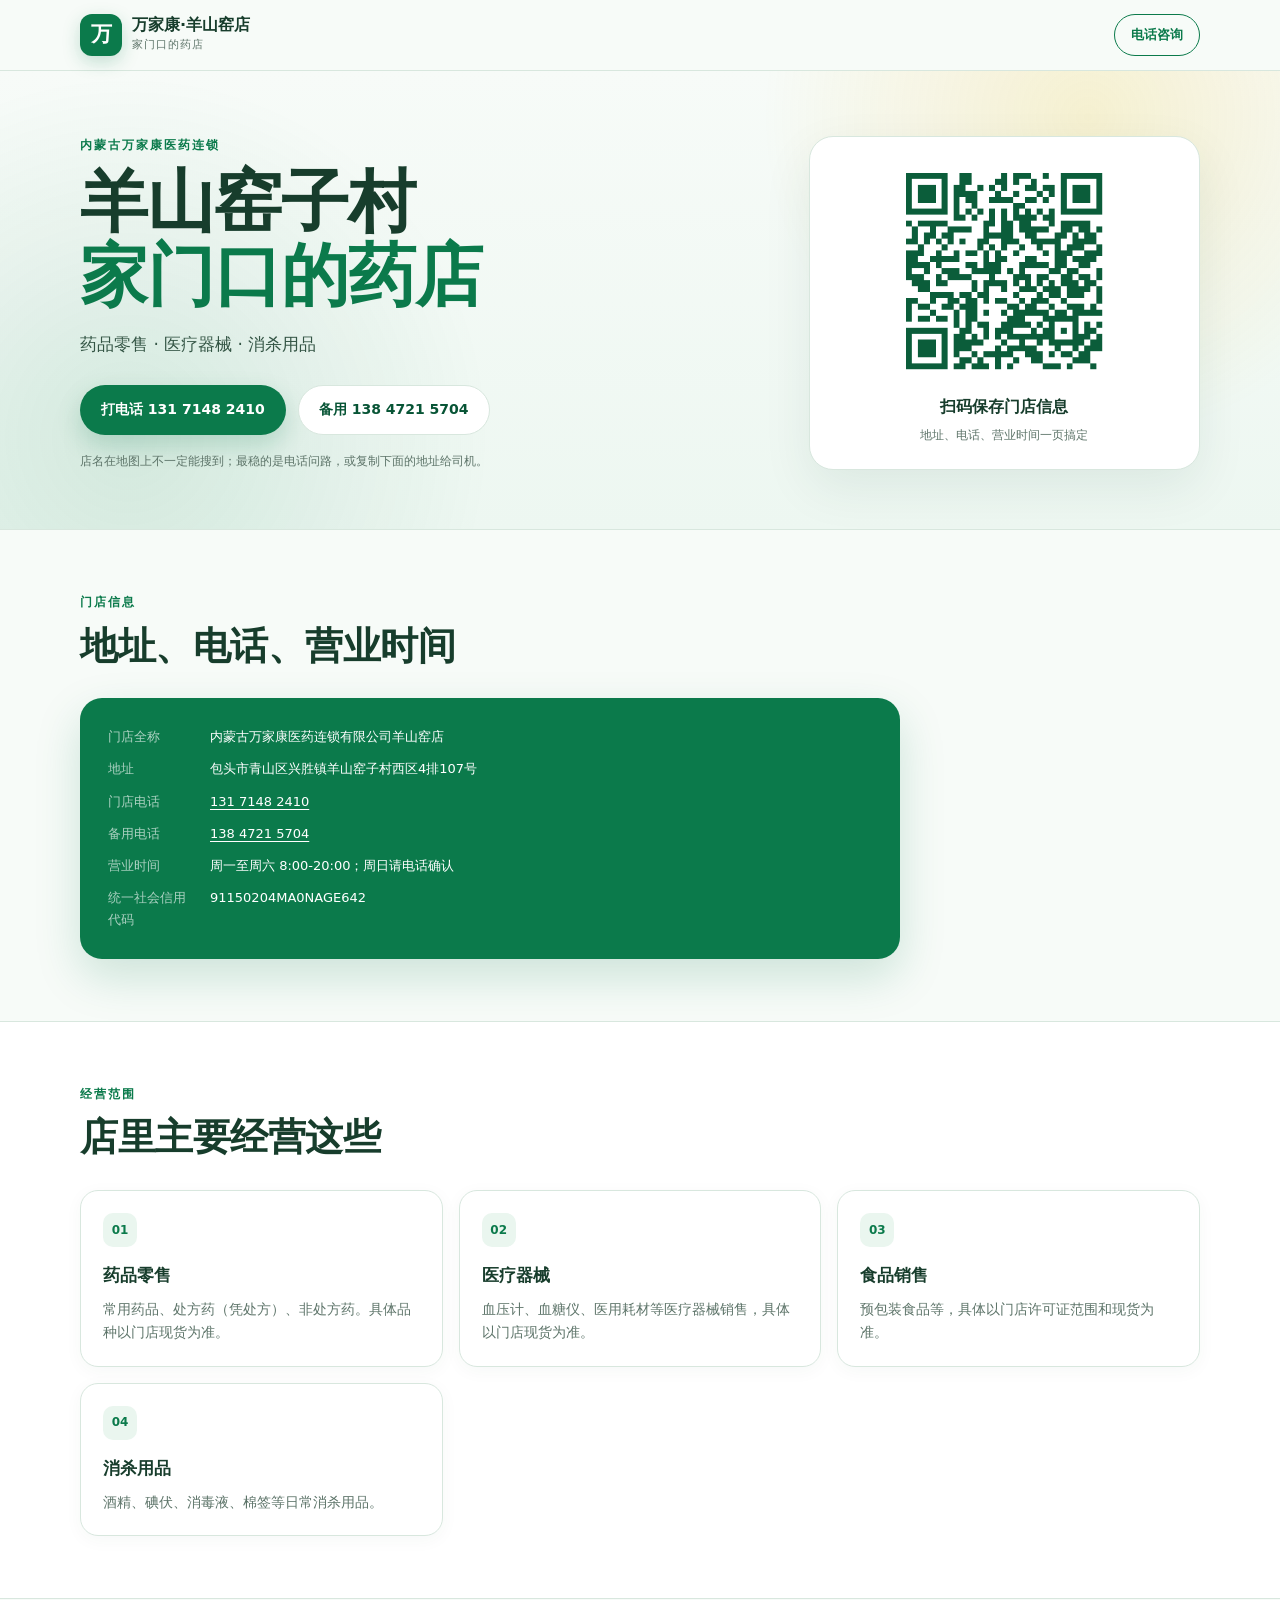
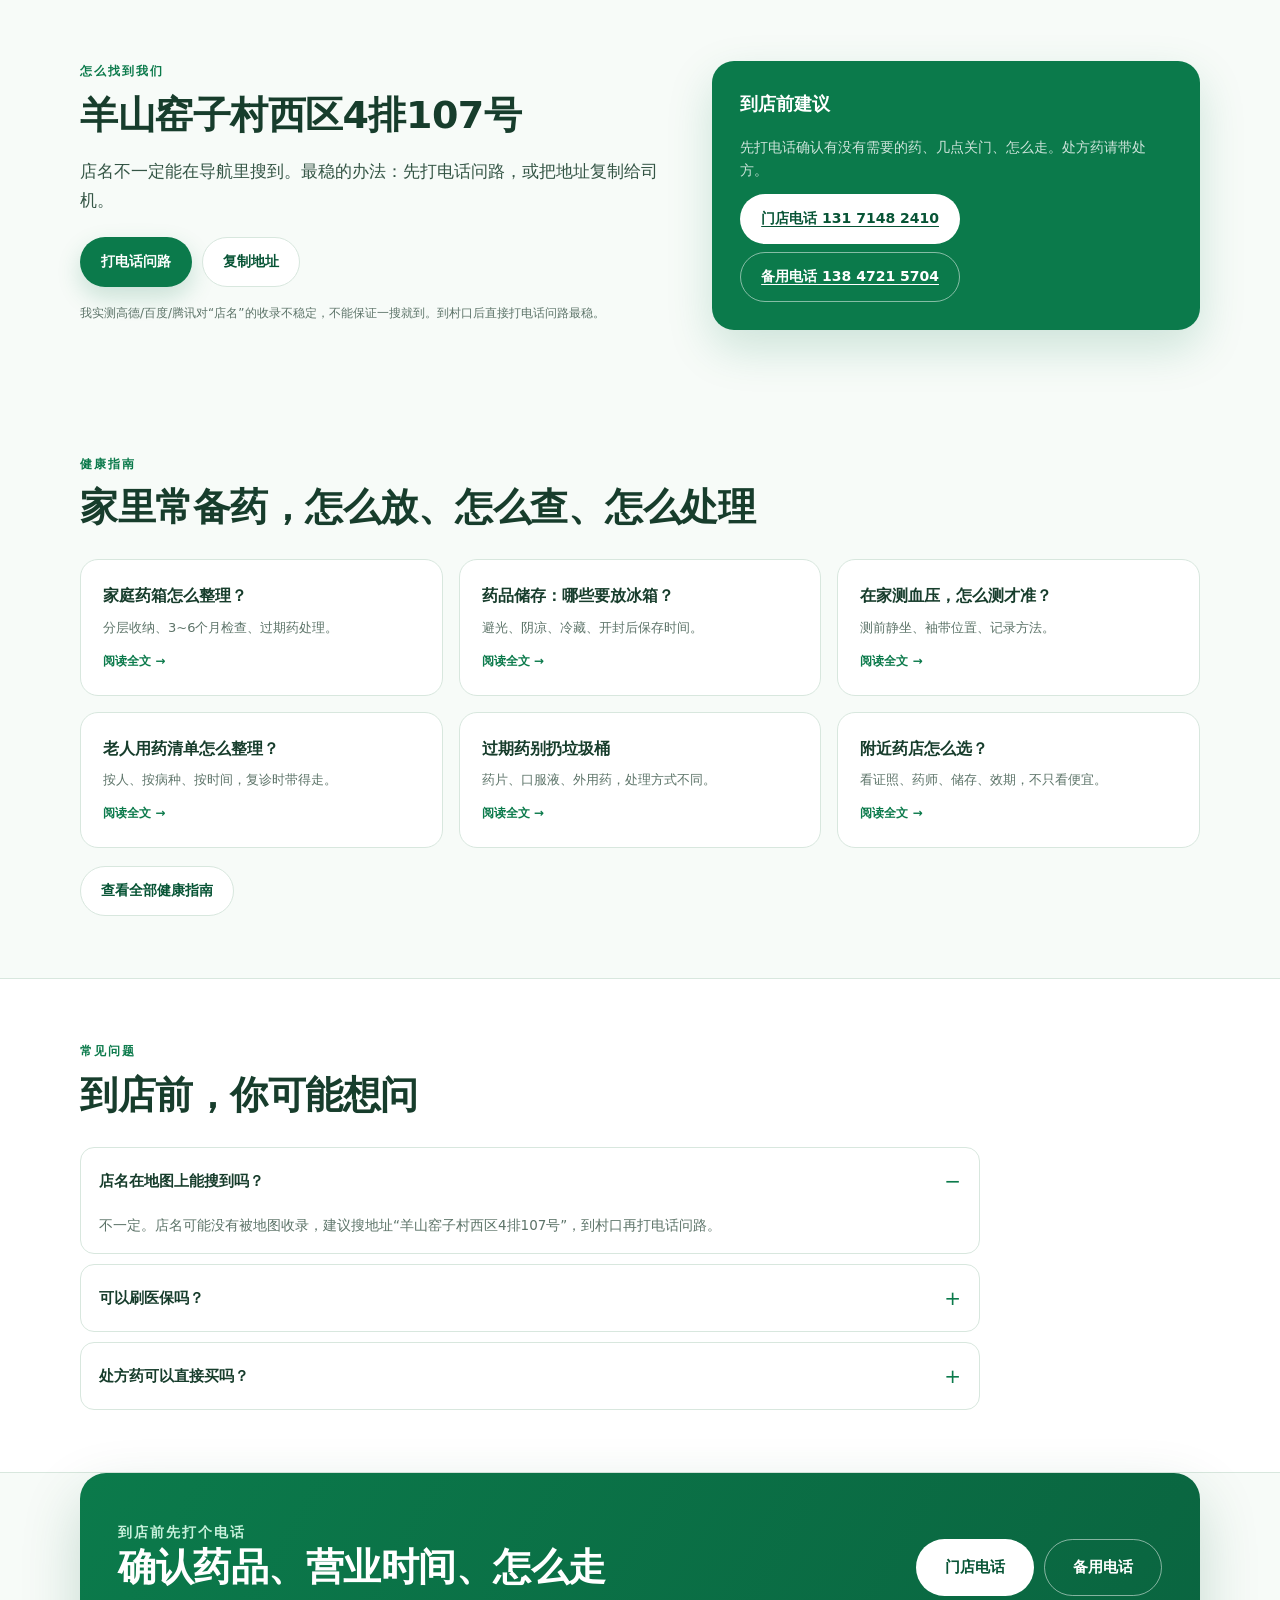
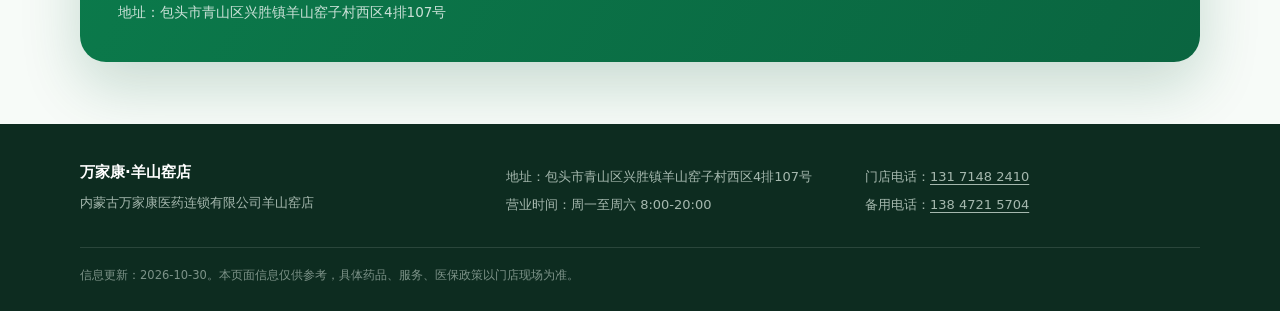
==== commit 27d8d7f7: "Add SEO guide: index.html" ====
--- a/index.html
+++ b/index.html
@@ -3,6 +3,9 @@
 <head>
 <meta charset="UTF-8">
 <meta name="viewport" content="width=device-width, initial-scale=1.0">
+<meta http-equiv="Cache-Control" content="no-cache, no-store, must-revalidate">
+<meta http-equiv="Pragma" content="no-cache">
+<meta http-equiv="Expires" content="0">
 <title>万家康羊山窑店｜包头青山区羊山窑子村药店·地址·电话·营业时间</title>
 <meta name="description" content="内蒙古万家康医药连锁有限公司羊山窑店，地址：包头市青山区兴胜镇羊山窑子村西区4排107号，周一至周六 8:00-20:00。药品零售、医疗器械、消杀用品。门店电话13171482410，备用电话13847215704。">
 <meta name="keywords" content="万家康,羊山窑店,包头药店,青山区药店,羊山窑子村,药店地址,药店电话,兴胜镇">
@@ -149,12 +152,7 @@
           <button class="btn ghost" type="button" onclick="copyAddr()">复制地址</button>
           <span id="copyTip" style="font-size:12px;color:#5d7469;align-self:center"></span>
         </div>
-        <div class="map-actions" style="margin-top:14px">
-          <a class="btn ghost" href="https://uri.amap.com/search?keyword=%E5%8C%85%E5%A4%B4%E5%B8%82%E9%9D%92%E5%B1%B1%E5%8C%BA%E5%85%B4%E8%83%9C%E9%95%87%E7%BE%8A%E5%B1%B1%E7%AA%91%E5%AD%90%E6%9D%91%E8%A5%BF%E5%8C%BA4%E6%8E%92107%E5%8F%B7&city=%E5%8C%85%E5%A4%B4" target="_blank" rel="noopener">高德搜地址</a>
-          <a class="btn ghost" href="https://map.baidu.com/search/%E5%8C%85%E5%A4%B4%E5%B8%82%E9%9D%92%E5%B1%B1%E5%8C%BA%E5%85%B4%E8%83%9C%E9%95%87%E7%BE%8A%E5%B1%B1%E7%AA%91%E5%AD%90%E6%9D%91%E8%A5%BF%E5%8C%BA4%E6%8E%92107%E5%8F%B7" target="_blank" rel="noopener">百度搜地址</a>
-          <a class="btn ghost" href="https://map.qq.com/?type=poi&keyword=%E5%8C%85%E5%A4%B4%E5%B8%82%E9%9D%92%E5%B1%B1%E5%8C%BA%E5%85%B4%E8%83%9C%E9%95%87%E7%BE%8A%E5%B1%B1%E7%AA%91%E5%AD%90%E6%9D%91%E8%A5%BF%E5%8C%BA4%E6%8E%92107%E5%8F%B7" target="_blank" rel="noopener">腾讯搜地址</a>
-        </div>
-        <p class="note">地图搜“店名”可能没有收录；搜“羊山窑子村西区4排107号”更稳，到村口再打电话。</p>
+        <p class="note">我实测高德/百度/腾讯对“店名”的收录不稳定，不能保证一搜就到。到村口后直接打电话问路最稳。</p>
       </div>
       <div class="info-card">
         <h3>到店前建议</h3>
@@ -218,7 +216,7 @@
     <div><p>地址：包头市青山区兴胜镇羊山窑子村西区4排107号</p><p>营业时间：周一至周六 8:00-20:00</p></div>
     <div><p>门店电话：<a href="tel:13171482410">131 7148 2410</a></p><p>备用电话：<a href="tel:13847215704">138 4721 5704</a></p></div>
   </div>
-  <div class="wrap copyright">本页面信息仅供参考，具体药品、服务、医保政策以门店现场为准。</div>
+  <div class="wrap copyright">信息更新：2026-10-30。本页面信息仅供参考，具体药品、服务、医保政策以门店现场为准。</div>
 </footer>
 
 <script>
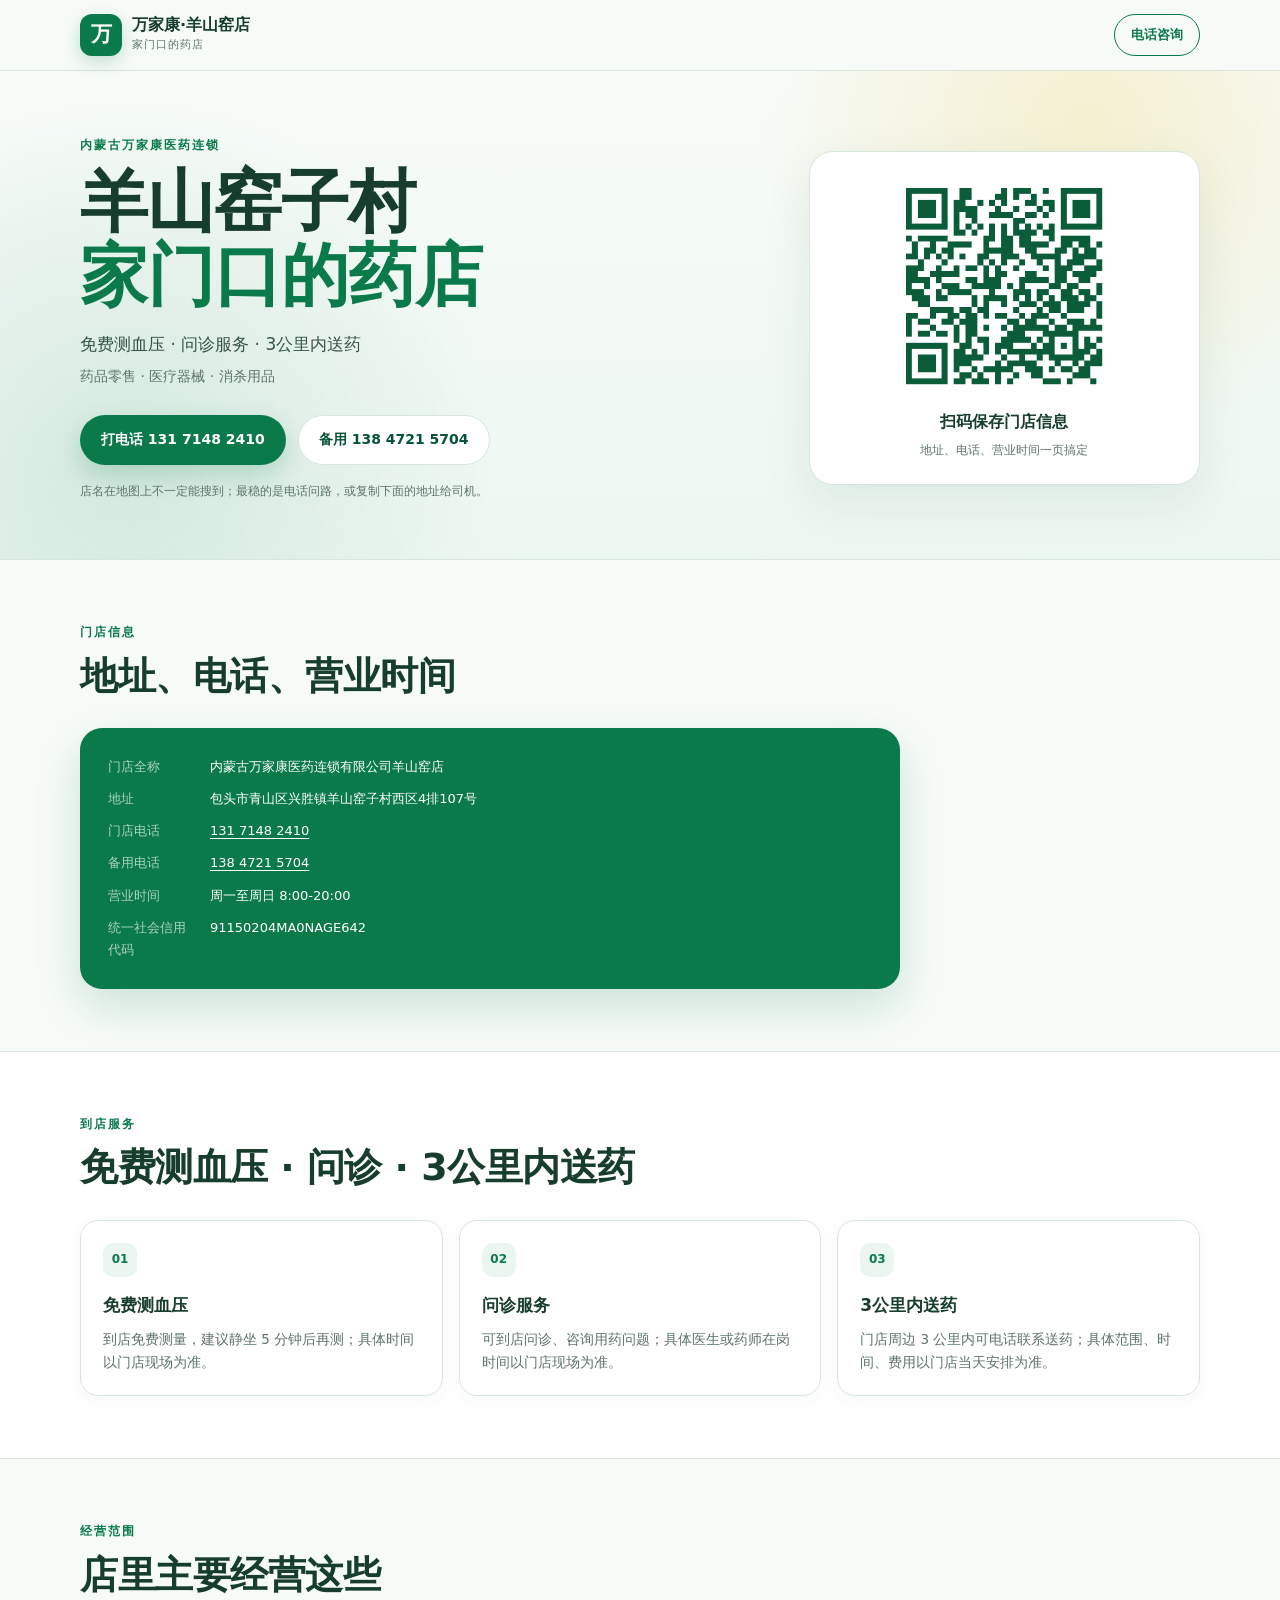
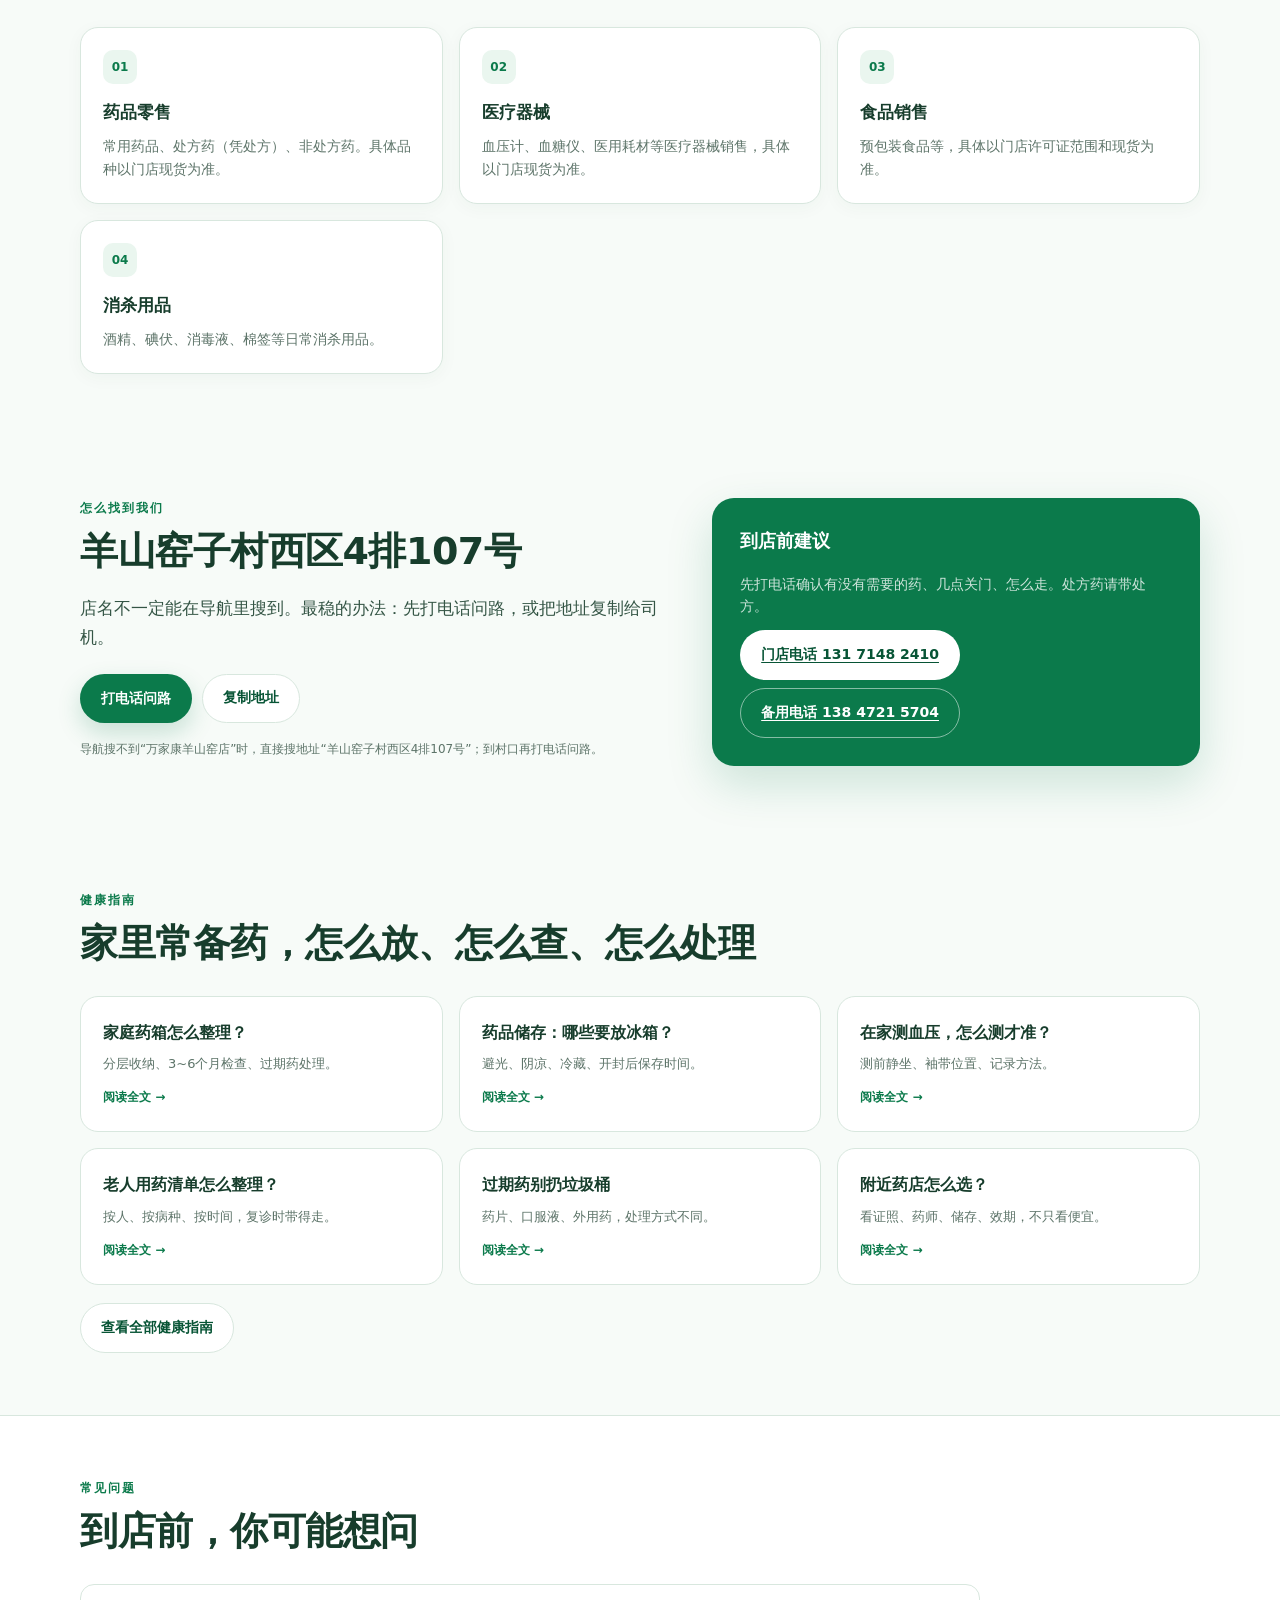
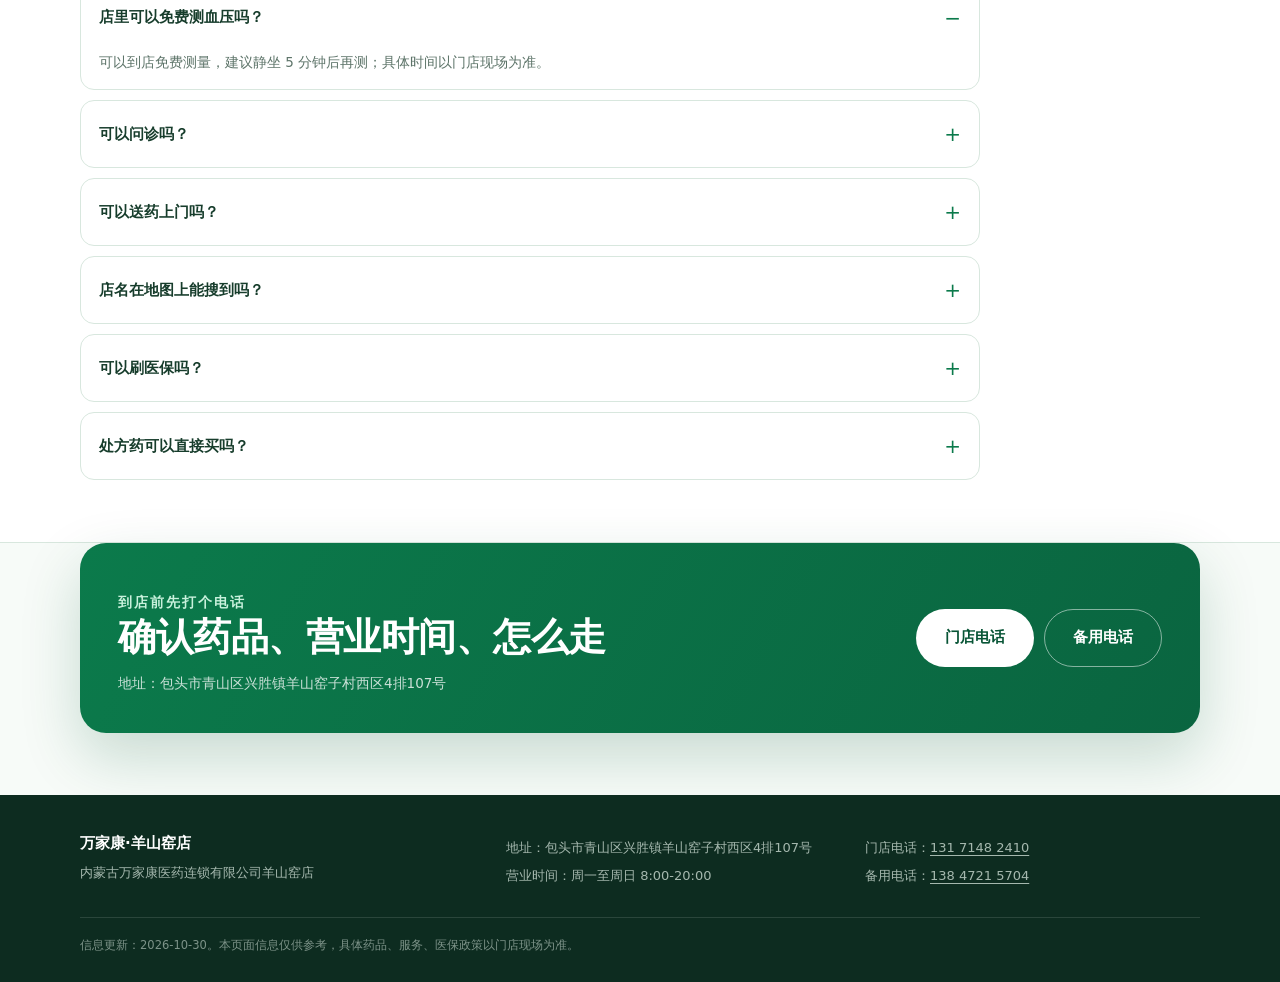
==== commit 0bba7b27: "Add SEO guide: index.html" ====
--- a/index.html
+++ b/index.html
@@ -7,14 +7,14 @@
 <meta http-equiv="Pragma" content="no-cache">
 <meta http-equiv="Expires" content="0">
 <title>万家康羊山窑店｜包头青山区羊山窑子村药店·地址·电话·营业时间</title>
-<meta name="description" content="内蒙古万家康医药连锁有限公司羊山窑店，地址：包头市青山区兴胜镇羊山窑子村西区4排107号，周一至周六 8:00-20:00。药品零售、医疗器械、消杀用品。门店电话13171482410，备用电话13847215704。">
-<meta name="keywords" content="万家康,羊山窑店,包头药店,青山区药店,羊山窑子村,药店地址,药店电话,兴胜镇">
+<meta name="description" content="内蒙古万家康医药连锁有限公司羊山窑店，地址：包头市青山区兴胜镇羊山窑子村西区4排107号，周一至周日 8:00-20:00。免费测血压、问诊服务、3公里内送药；药品零售、医疗器械、消杀用品。门店电话13171482410，备用电话13847215704。">
+<meta name="keywords" content="万家康,羊山窑店,包头药店,青山区药店,羊山窑子村,免费测血压,问诊,送药上门,药店地址,药店电话,兴胜镇">
 <meta name="robots" content="index,follow">
 <link rel="canonical" href="https://cbbccb915.github.io/wanjiakang-yangshanyao/">
 <meta property="og:type" content="website">
 <meta property="og:url" content="https://cbbccb915.github.io/wanjiakang-yangshanyao/">
 <meta property="og:title" content="万家康羊山窑店｜地址·电话·营业时间">
-<meta property="og:description" content="包头市青山区兴胜镇羊山窑子村西区4排107号，周一至周六 8:00-20:00。药品零售、医疗器械、消杀用品。">
+<meta property="og:description" content="包头市青山区兴胜镇羊山窑子村西区4排107号，周一至周日 8:00-20:00。免费测血压、问诊服务、3公里内送药；药品零售、医疗器械、消杀用品。">
 <meta property="og:image" content="https://cbbccb915.github.io/wanjiakang-yangshanyao/assets/share.png">
 <meta name="twitter:card" content="summary_large_image">
 <link rel="stylesheet" href="styles.css">
@@ -24,7 +24,7 @@
   "@type": "Pharmacy",
   "name": "内蒙古万家康医药连锁有限公司羊山窑店",
   "alternateName": "万家康羊山窑店",
-  "description": "位于包头市青山区兴胜镇羊山窑子村的连锁药店，经营药品零售、食品销售、医疗器械销售、消杀用品销售。",
+  "description": "位于包头市青山区兴胜镇羊山窑子村的连锁药店，提供免费测血压、问诊服务、3公里内送药，经营药品零售、食品销售、医疗器械销售、消杀用品销售。",
   "telephone": "+86-131-7148-2410",
   "contactPoint": [
     {"@type": "ContactPoint", "telephone": "+86-131-7148-2410", "contactType": "store"},
@@ -43,7 +43,7 @@
   "openingHoursSpecification": [
     {
       "@type": "OpeningHoursSpecification",
-      "dayOfWeek": ["Monday", "Tuesday", "Wednesday", "Thursday", "Friday", "Saturday"],
+      "dayOfWeek": ["Monday", "Tuesday", "Wednesday", "Thursday", "Friday", "Saturday", "Sunday"],
       "opens": "08:00",
       "closes": "20:00"
     }
@@ -64,18 +64,33 @@
     {
       "@type": "Question",
       "name": "营业时间是几点？",
-      "acceptedAnswer": {"@type": "Answer", "text": "周一至周六 8:00-20:00；周日请电话确认。"}
+      "acceptedAnswer": {"@type": "Answer", "text": "周一至周日 8:00-20:00。"}
     },
     {
       "@type": "Question",
       "name": "门店电话是多少？",
       "acceptedAnswer": {"@type": "Answer", "text": "门店电话 13171482410，备用电话 13847215704。"}
+    },
+    {
+      "@type": "Question",
+      "name": "店里可以免费测血压吗？",
+      "acceptedAnswer": {"@type": "Answer", "text": "可以到店免费测血压，建议静坐 5 分钟后再测，具体时间以门店现场为准。"}
+    },
+    {
+      "@type": "Question",
+      "name": "店里可以问诊吗？",
+      "acceptedAnswer": {"@type": "Answer", "text": "可以到店问诊、咨询用药问题，具体医生或药师在岗时间以门店现场为准。"}
+    },
+    {
+      "@type": "Question",
+      "name": "可以送药上门吗？",
+      "acceptedAnswer": {"@type": "Answer", "text": "门店周边 3 公里内可电话联系送药，具体范围、时间、费用以门店当天安排为准。"}
     }
   ]
 }
 </script>
 </head>
-<body>
+<body data-page="home">
 <header class="top">
   <div class="wrap nav">
     <a class="brand" href="#top">
@@ -92,7 +107,8 @@
       <div class="hero-copy">
         <p class="eyebrow">内蒙古万家康医药连锁</p>
         <h1>羊山窑子村<br><em>家门口的药店</em></h1>
-        <p class="lead">药品零售 · 医疗器械 · 消杀用品</p>
+        <p class="lead">免费测血压 · 问诊服务 · 3公里内送药</p>
+        <p style="margin:6px 0 0;color:var(--muted);font-size:14px">药品零售 · 医疗器械 · 消杀用品</p>
         <div class="hero-actions">
           <a class="btn primary" href="tel:13171482410">打电话 131 7148 2410</a>
           <a class="btn ghost" href="tel:13847215704">备用 138 4721 5704</a>
@@ -119,7 +135,7 @@
           <dt>地址</dt><dd>包头市青山区兴胜镇羊山窑子村西区4排107号</dd>
           <dt>门店电话</dt><dd><a href="tel:13171482410">131 7148 2410</a></dd>
           <dt>备用电话</dt><dd><a href="tel:13847215704">138 4721 5704</a></dd>
-          <dt>营业时间</dt><dd>周一至周六 8:00-20:00；周日请电话确认</dd>
+          <dt>营业时间</dt><dd>周一至周日 8:00-20:00</dd>
           <dt>统一社会信用代码</dt><dd>91150204MA0NAGE642</dd>
         </dl>
       </div>
@@ -127,6 +143,20 @@
   </section>
 
   <section class="section alt">
+    <div class="wrap">
+      <div class="section-head">
+        <p class="eyebrow">到店服务</p>
+        <h2>免费测血压 · 问诊 · 3公里内送药</h2>
+      </div>
+      <div class="cards">
+        <article class="card"><div class="ico">01</div><h3>免费测血压</h3><p>到店免费测量，建议静坐 5 分钟后再测；具体时间以门店现场为准。</p></article>
+        <article class="card"><div class="ico">02</div><h3>问诊服务</h3><p>可到店问诊、咨询用药问题；具体医生或药师在岗时间以门店现场为准。</p></article>
+        <article class="card"><div class="ico">03</div><h3>3公里内送药</h3><p>门店周边 3 公里内可电话联系送药；具体范围、时间、费用以门店当天安排为准。</p></article>
+      </div>
+    </div>
+  </section>
+
+  <section class="section">
     <div class="wrap">
       <div class="section-head">
         <p class="eyebrow">经营范围</p>
@@ -152,7 +182,7 @@
           <button class="btn ghost" type="button" onclick="copyAddr()">复制地址</button>
           <span id="copyTip" style="font-size:12px;color:#5d7469;align-self:center"></span>
         </div>
-        <p class="note">我实测高德/百度/腾讯对“店名”的收录不稳定，不能保证一搜就到。到村口后直接打电话问路最稳。</p>
+        <p class="note">导航搜不到“万家康羊山窑店”时，直接搜地址“羊山窑子村西区4排107号”；到村口再打电话问路。</p>
       </div>
       <div class="info-card">
         <h3>到店前建议</h3>
@@ -188,7 +218,10 @@
         <h2>到店前，你可能想问</h2>
       </div>
       <div class="faq">
-        <details open><summary>店名在地图上能搜到吗？</summary><p>不一定。店名可能没有被地图收录，建议搜地址“羊山窑子村西区4排107号”，到村口再打电话问路。</p></details>
+        <details open><summary>店里可以免费测血压吗？</summary><p>可以到店免费测量，建议静坐 5 分钟后再测；具体时间以门店现场为准。</p></details>
+        <details><summary>可以问诊吗？</summary><p>可以到店问诊、咨询用药问题；具体医生或药师在岗时间以门店现场为准。</p></details>
+        <details><summary>可以送药上门吗？</summary><p>门店周边 3 公里内可电话联系送药；具体范围、时间、费用以门店当天安排为准。</p></details>
+        <details><summary>店名在地图上能搜到吗？</summary><p>不一定。店名可能没有被地图收录，建议搜地址“羊山窑子村西区4排107号”，到村口再打电话问路。</p></details>
         <details><summary>可以刷医保吗？</summary><p>医保政策以门店现场和当地医保规定为准，建议到店前先电话确认。</p></details>
         <details><summary>处方药可以直接买吗？</summary><p>处方药需要凭医生处方购买，具体以门店和当地规定为准。</p></details>
       </div>
@@ -213,7 +246,7 @@
 <footer class="footer">
   <div class="wrap footer-grid">
     <div><strong>万家康·羊山窑店</strong><p>内蒙古万家康医药连锁有限公司羊山窑店</p></div>
-    <div><p>地址：包头市青山区兴胜镇羊山窑子村西区4排107号</p><p>营业时间：周一至周六 8:00-20:00</p></div>
+    <div><p>地址：包头市青山区兴胜镇羊山窑子村西区4排107号</p><p>营业时间：周一至周日 8:00-20:00</p></div>
     <div><p>门店电话：<a href="tel:13171482410">131 7148 2410</a></p><p>备用电话：<a href="tel:13847215704">138 4721 5704</a></p></div>
   </div>
   <div class="wrap copyright">信息更新：2026-10-30。本页面信息仅供参考，具体药品、服务、医保政策以门店现场为准。</div>
@@ -231,5 +264,6 @@
   }
 }
 </script>
+<script src="assets/track.js" defer></script>
 </body>
 </html>
